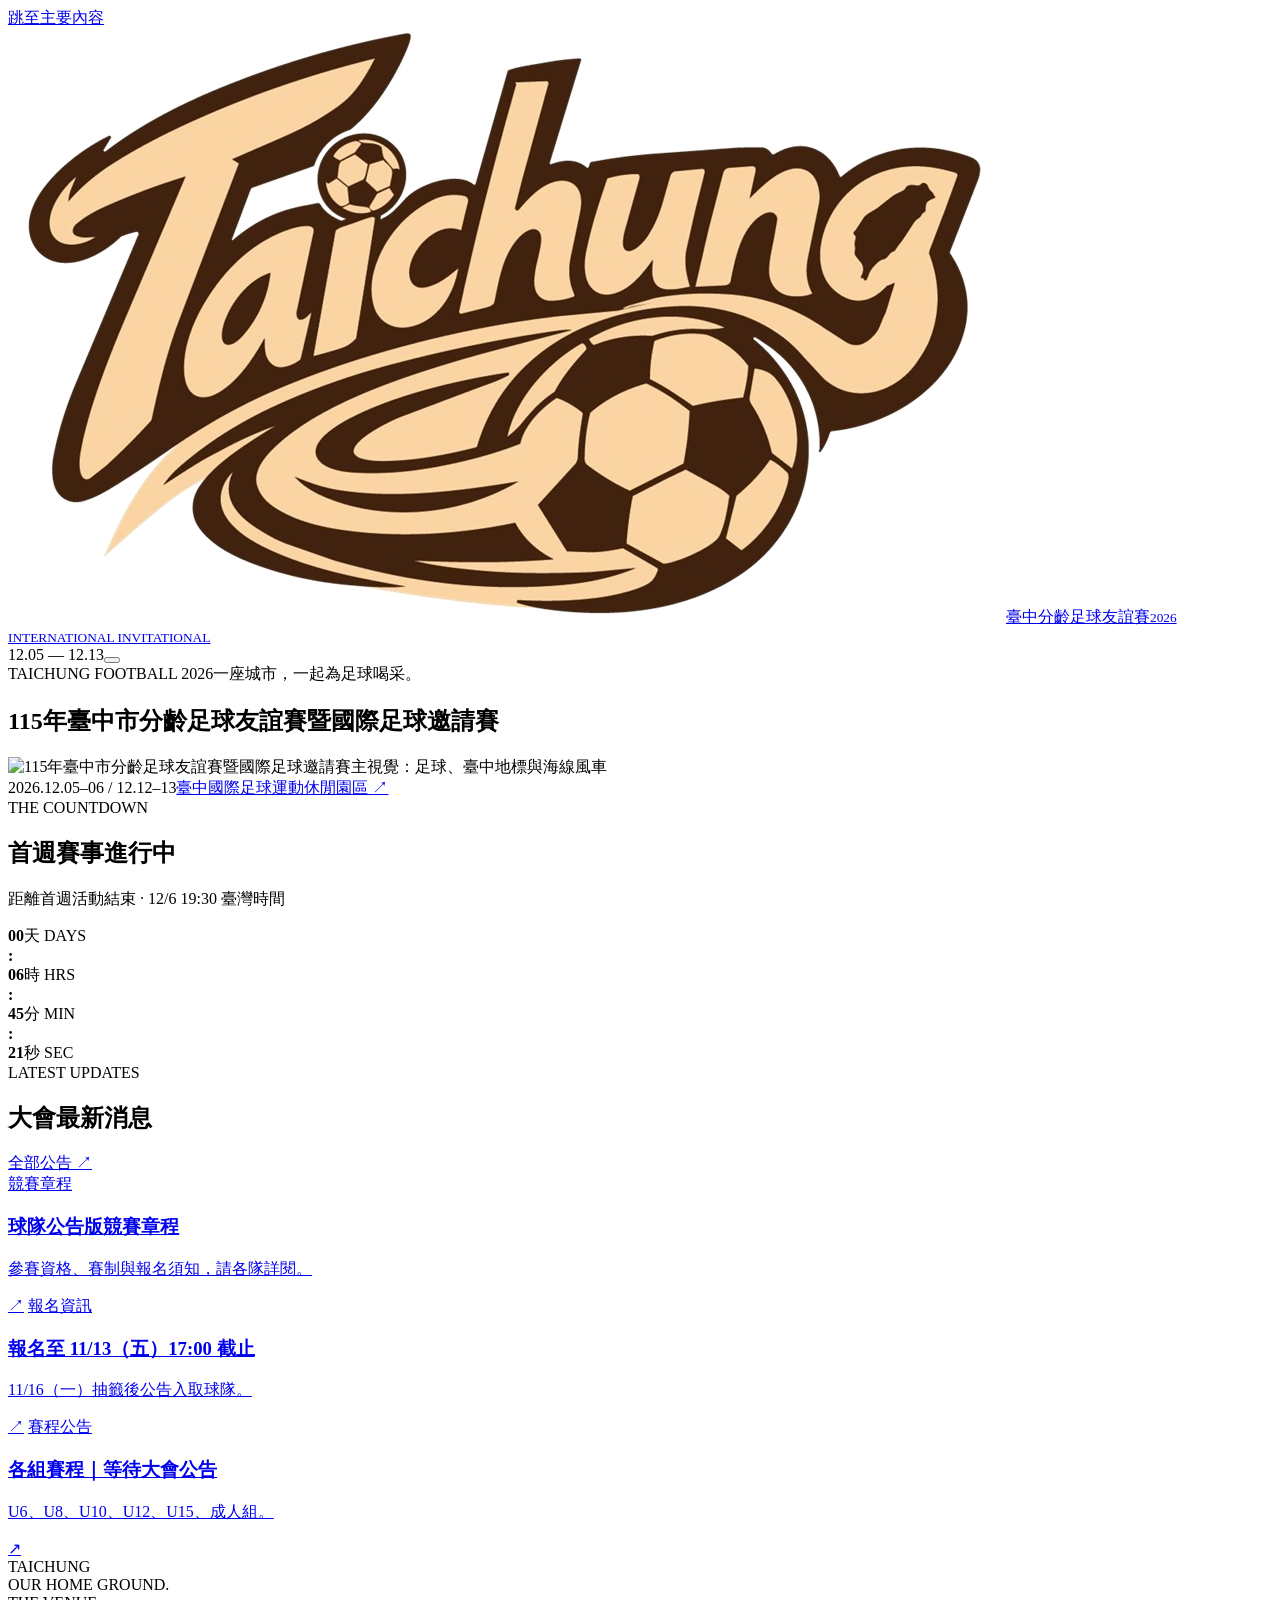
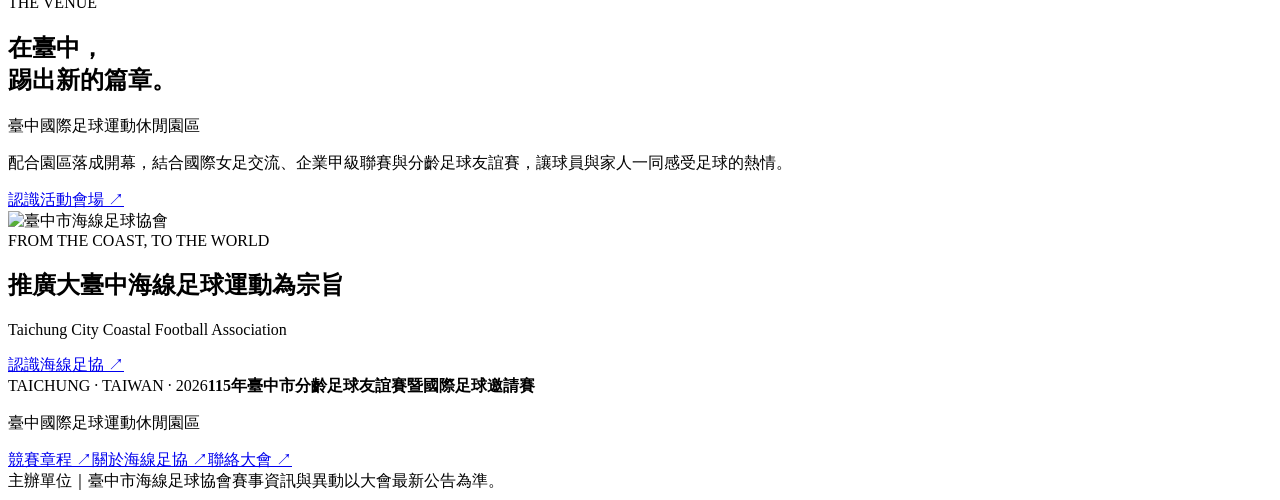
==== index.html @ ea43a055 "Add files via upload" ====
<!DOCTYPE html>
<html lang="zh-Hant"><head><meta charset="UTF-8"><meta name="viewport" content="width=device-width,initial-scale=1"><meta name="theme-color" content="#122d50"><meta name="description" content="115年臺中市分齡足球友誼賽暨國際足球邀請賽｜活動資訊、賽程公告、競賽章程與比賽場地。"><meta property="og:title" content="首頁｜115年臺中市分齡足球友誼賽暨國際足球邀請賽"><meta property="og:description" content="2026年12月5–6日、12月12–13日，在臺中國際足球運動休閒園區相聚。"><meta property="og:image" content="主視覺.png"><title>首頁｜115年臺中市分齡足球友誼賽暨國際足球邀請賽</title><link rel="icon" href="logo.jpg" type="image/jpeg"><link rel="stylesheet" href="style.css"><script src="app.js" defer></script></head><body><a class="skip-link" href="#main">跳至主要內容</a>
<header class="site-header"><div class="header-inner">
<a class="brand" href="index.html" aria-label="賽事首頁"><img src="logo.jpg" alt="Taichung 足球賽事 Logo" width="998" height="593"><span>臺中分齡足球友誼賽<small>2026 INTERNATIONAL INVITATIONAL</small></span></a>
<div class="header-right"><span class="header-date">12.05 — 12.13</span><button class="menu-toggle" type="button" aria-expanded="false" aria-controls="site-menu" aria-label="開啟導覽選單"><span></span><span></span><span></span></button></div>
</div><nav id="site-menu" class="site-menu" aria-label="主要導覽" hidden><div class="menu-inner">
<a href="index.html">首頁</a><a href="announcements.html">大會公告</a><a href="event-info.html">賽事資訊</a>
<details class="nav-schedule"><summary>賽程查詢</summary><div><a href="schedule.html?group=u6">U6</a><a href="schedule.html?group=u8">U8</a><a href="schedule.html?group=u10">U10</a><a href="schedule.html?group=u12">U12</a><a href="schedule.html?group=u15">U15</a><a href="schedule.html?group=adult">成人組</a></div></details>
<a href="regulations.html">競賽章程</a><a href="venue-map.html">活動會場</a><a href="partners.html">相關單位</a><a href="about.html">海線足球協會</a></div></nav></header><main id="main">
<section class="home-hero container" aria-labelledby="event-title"><div class="hero-kicker"><span class="eyebrow">TAICHUNG FOOTBALL 2026</span><span>一座城市，一起為足球喝采。</span></div><h1 id="event-title" class="sr-only">115年臺中市分齡足球友誼賽暨國際足球邀請賽</h1><div class="poster-frame"><img class="main-poster" src="主視覺.png" alt="115年臺中市分齡足球友誼賽暨國際足球邀請賽主視覺：足球、臺中地標與海線風車" width="2048" height="1024" fetchpriority="high"></div>
<div class="event-meta"><span><i class="meta-dot"></i>2026.12.05–06 / 12.12–13</span><a href="venue-map.html">臺中國際足球運動休閒園區 <span>↗</span></a></div>
<section class="countdown-panel" aria-labelledby="countdown-title"><div class="countdown-intro"><span class="eyebrow">THE COUNTDOWN</span><h2 id="countdown-title">距離活動開始</h2><p id="countdown-note">2026.12.05 SAT · 13:00 臺灣時間</p></div><div class="countdown-digits" role="timer" aria-label="活動倒數"><div><strong id="count-days">--</strong><span>天 DAYS</span></div><b aria-hidden="true">:</b><div><strong id="count-hours">--</strong><span>時 HRS</span></div><b aria-hidden="true">:</b><div><strong id="count-minutes">--</strong><span>分 MIN</span></div><b aria-hidden="true">:</b><div><strong id="count-seconds">--</strong><span>秒 SEC</span></div></div></section></section>
<section class="section container" aria-labelledby="news-title"><div class="section-heading"><div><span class="eyebrow">LATEST UPDATES</span><h2 id="news-title">大會最新消息</h2></div><a class="text-link" href="announcements.html">全部公告 <span>↗</span></a></div><div class="news-list">
<a class="news-row" href="regulations.html"><span class="news-tag">競賽章程</span><div><h3>球隊公告版競賽章程</h3><p>參賽資格、賽制與報名須知，請各隊詳閱。</p></div><span class="row-arrow">↗</span></a>
<a class="news-row" href="event-info.html#registration"><span class="news-tag gold">報名資訊</span><div><h3>報名至 11/13（五）17:00 截止</h3><p>11/16（一）抽籤後公告入取球隊。</p></div><span class="row-arrow">↗</span></a>
<a class="news-row" href="schedule.html"><span class="news-tag">賽程公告</span><div><h3>各組賽程｜等待大會公告</h3><p>U6、U8、U10、U12、U15、成人組。</p></div><span class="row-arrow">↗</span></a></div></section>
<section class="section container venue-feature"><div class="venue-art" aria-hidden="true"><img src="主視覺.png" alt="" loading="lazy"><span>TAICHUNG<br>OUR HOME GROUND.</span></div><div class="venue-copy"><span class="eyebrow">THE VENUE</span><h2>在臺中，<br>踢出新的篇章。</h2><p class="venue-name">臺中國際足球運動休閒園區</p><p>配合園區落成開幕，結合國際女足交流、企業甲級聯賽與分齡足球友誼賽，讓球員與家人一同感受足球的熱情。</p><a class="button button-outline" href="venue-map.html">認識活動會場 ↗</a></div></section>
<section class="association-strip"><div class="container"><img src="assets/taichung-coastal-fa.png" alt="臺中市海線足球協會" width="1080" height="680" loading="lazy"><div><span class="eyebrow">FROM THE COAST, TO THE WORLD</span><h2>推廣大臺中海線足球運動為宗旨</h2><p>Taichung City Coastal Football Association</p></div><a class="text-link" href="about.html">認識海線足協 ↗</a></div></section></main><footer class="site-footer"><div class="container footer-inner"><div><span class="eyebrow">TAICHUNG · TAIWAN · 2026</span><strong>115年臺中市分齡足球友誼賽暨國際足球邀請賽</strong><p>臺中國際足球運動休閒園區</p></div><div class="footer-links"><a href="regulations.html">競賽章程 ↗</a><a href="about.html">關於海線足協 ↗</a><a href="mailto:taichungportcup@gmail.com">聯絡大會 ↗</a></div><div class="footer-bottom"><span>主辦單位｜臺中市海線足球協會</span><span>賽事資訊與異動以大會最新公告為準。</span></div></div></footer><noscript><div class="no-script">目前停用 JavaScript，倒數與篩選無法更新。<a href="event-info.html">賽事資訊</a> · <a href="schedule.html">賽程</a> · <a href="regulations.html">競賽章程</a> · <a href="venue-map.html">活動會場</a> · <a href="partners.html">相關單位</a> · <a href="about.html">協會介紹</a></div></noscript></body></html>
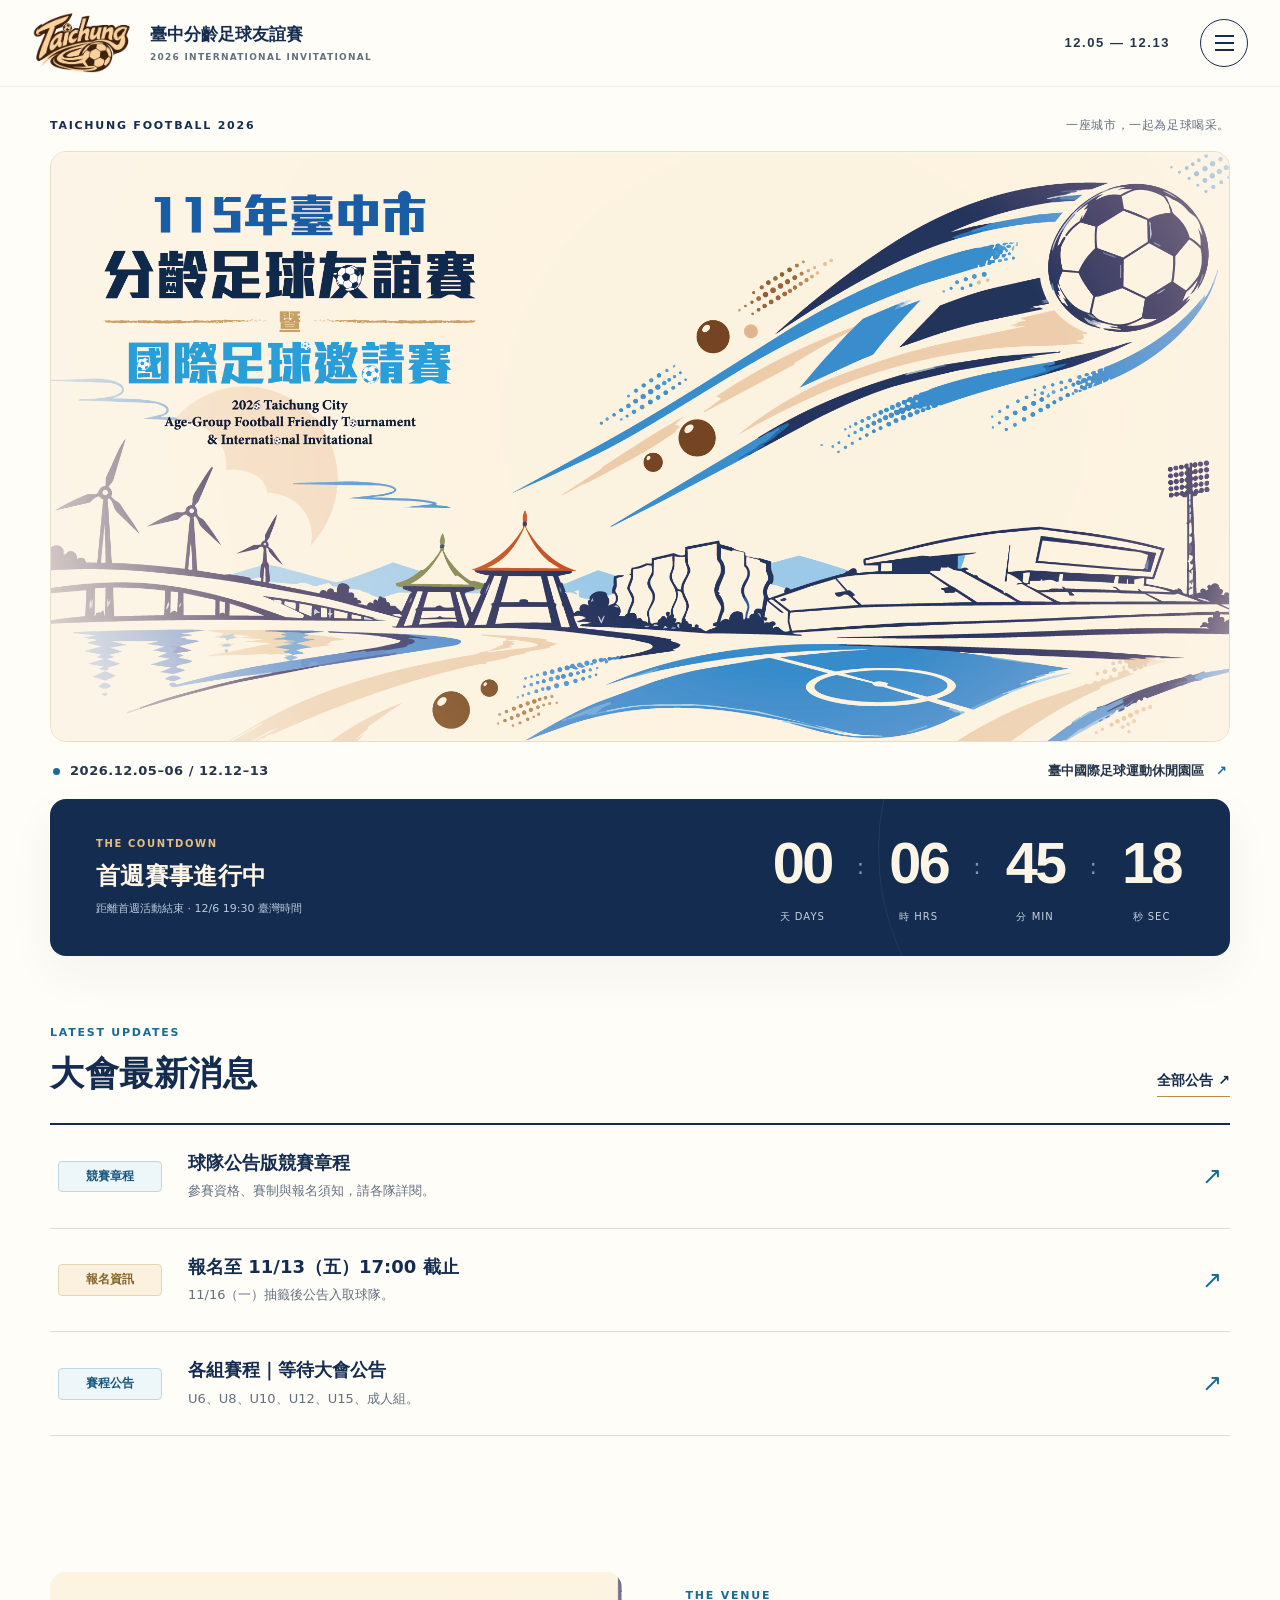
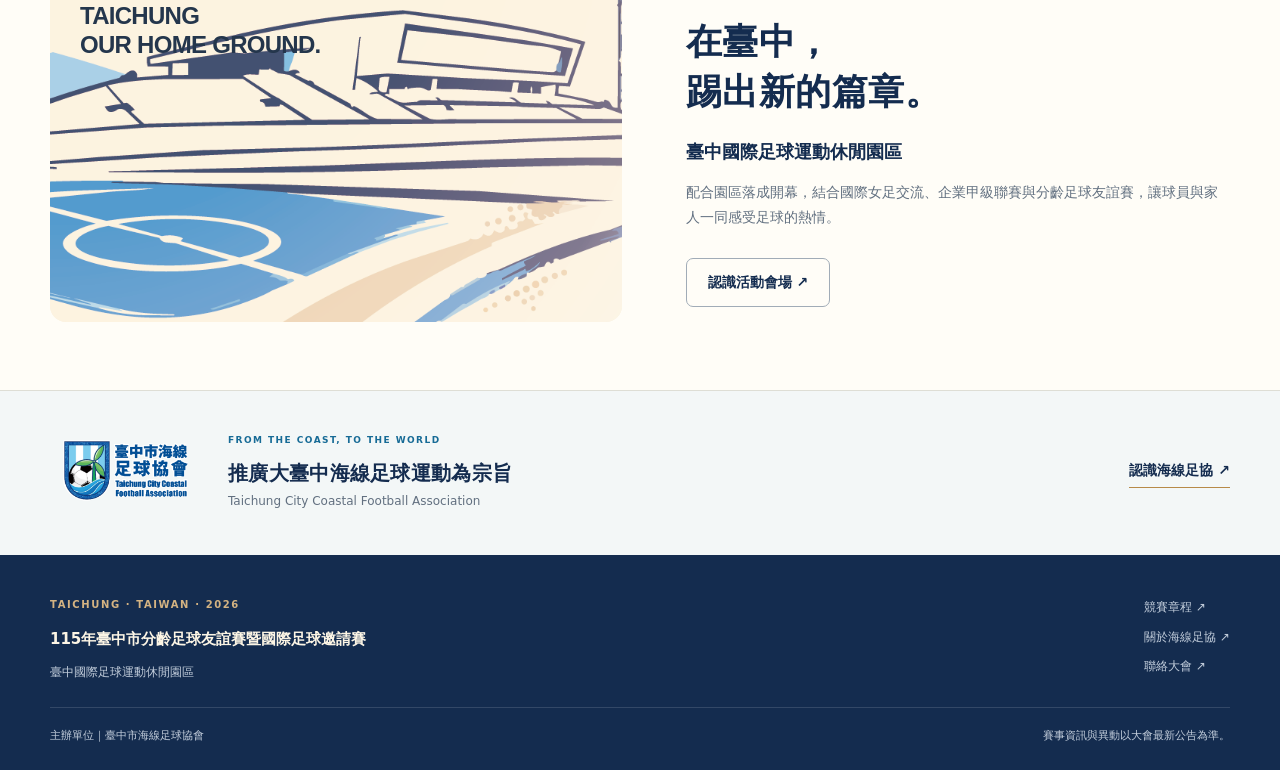
==== commit 06f704de: "Add files via upload" ====
--- a/index.html
+++ b/index.html
@@ -1,5 +1,5 @@
 <!DOCTYPE html>
-<html lang="zh-Hant"><head><meta charset="UTF-8"><meta name="viewport" content="width=device-width,initial-scale=1"><meta name="theme-color" content="#122d50"><meta name="description" content="115年臺中市分齡足球友誼賽暨國際足球邀請賽｜活動資訊、賽程公告、競賽章程與比賽場地。"><meta property="og:title" content="首頁｜115年臺中市分齡足球友誼賽暨國際足球邀請賽"><meta property="og:description" content="2026年12月5–6日、12月12–13日，在臺中國際足球運動休閒園區相聚。"><meta property="og:image" content="主視覺.png"><title>首頁｜115年臺中市分齡足球友誼賽暨國際足球邀請賽</title><link rel="icon" href="logo.jpg" type="image/jpeg"><link rel="stylesheet" href="style.css"><script src="app.js" defer></script></head><body><a class="skip-link" href="#main">跳至主要內容</a>
+<html lang="zh-Hant"><head><meta charset="UTF-8"><meta name="viewport" content="width=device-width,initial-scale=1"><meta name="theme-color" content="#122d50"><meta name="description" content="115年臺中市分齡足球友誼賽暨國際足球邀請賽｜活動資訊、賽程公告、競賽章程與比賽場地。"><meta property="og:title" content="首頁｜115年臺中市分齡足球友誼賽暨國際足球邀請賽"><meta property="og:description" content="2026年12月5–6日、12月12–13日，在臺中國際足球運動休閒園區相聚。"><meta property="og:image" content="主視覺.png"><title>首頁｜115年臺中市分齡足球友誼賽暨國際足球邀請賽</title><link rel="icon" href="logo.jpg" type="image/jpeg"><link rel="stylesheet" href="css/site.css"><script src="js/site.js" defer></script></head><body><a class="skip-link" href="#main">跳至主要內容</a>
 <header class="site-header"><div class="header-inner">
 <a class="brand" href="index.html" aria-label="賽事首頁"><img src="logo.jpg" alt="Taichung 足球賽事 Logo" width="998" height="593"><span>臺中分齡足球友誼賽<small>2026 INTERNATIONAL INVITATIONAL</small></span></a>
 <div class="header-right"><span class="header-date">12.05 — 12.13</span><button class="menu-toggle" type="button" aria-expanded="false" aria-controls="site-menu" aria-label="開啟導覽選單"><span></span><span></span><span></span></button></div>
--- a/css/site.css
+++ b/css/site.css
@@ -0,0 +1,13 @@
+:root{--cream:#fcf5e5;--paper:#fffdf7;--navy:#142c4f;--blue:#176b96;--gold:#b78a48;--ink:#24364c;--muted:#627080;--line:#deded5;--radius:16px;--shadow:0 18px 50px #142c4f0c}
+*{box-sizing:border-box}html{scroll-behavior:smooth;scroll-padding-top:104px}body{margin:0;color:var(--ink);background:var(--paper);font-family:"Noto Sans TC","Microsoft JhengHei",system-ui,sans-serif;line-height:1.8;-webkit-text-size-adjust:100%}button,select{font:inherit}button,a,select,summary{-webkit-tap-highlight-color:transparent}a{color:inherit;text-decoration:none}img{max-width:100%;display:block}button,summary,select{cursor:pointer}button{border:0}h1,h2,h3,p{margin-top:0}h1,h2,h3{line-height:1.4;color:var(--navy)}h1{font-size:clamp(30px,4vw,48px);letter-spacing:.015em}h2{font-size:clamp(25px,3vw,34px);letter-spacing:.015em;margin-bottom:18px}h3{font-size:19px}p{margin-bottom:16px}a,button,summary,select{outline-offset:5px}a:focus-visible,button:focus-visible,summary:focus-visible,select:focus-visible,[tabindex]:focus-visible{outline:3px solid var(--blue)}::selection{background:#b6def1;color:var(--navy)}[hidden]{display:none!important}.container{width:min(1180px,calc(100% - 72px));margin-inline:auto}.narrow{max-width:940px}.eyebrow{display:block;font-size:11px;font-weight:800;letter-spacing:.16em;line-height:1.6;color:var(--blue);margin-bottom:12px}.sr-only{position:absolute;width:1px;height:1px;padding:0;margin:-1px;overflow:hidden;clip:rect(0,0,0,0);white-space:nowrap;border:0}.skip-link{position:fixed;top:-70px;left:15px;background:var(--navy);color:white;z-index:200;padding:10px 20px}.skip-link:focus{top:10px}
+.site-header{position:sticky;top:0;background:#fffdf7f5;backdrop-filter:blur(18px);border-bottom:1px solid #deded580;z-index:50}.header-inner{height:86px;width:min(1320px,calc(100% - 64px));margin:auto;display:flex;align-items:center;justify-content:space-between;gap:20px}.brand{display:flex;align-items:center;gap:18px;min-width:0}.brand img{width:100px;height:60px;object-fit:contain;mix-blend-mode:multiply}.brand>span{font-size:17px;font-weight:800;color:var(--navy);line-height:1.5}.brand small{font-size:9px;letter-spacing:.14em;display:block;font-weight:600;color:var(--muted);margin-top:3px}.header-right{display:flex;align-items:center;gap:30px}.header-date{font-family:Arial,sans-serif;font-weight:700;font-size:13px;letter-spacing:.12em;white-space:nowrap}.menu-toggle{width:48px;height:48px;border:1px solid var(--navy);border-radius:50%;display:flex;flex-direction:column;align-items:center;justify-content:center;gap:5px;background:transparent;flex-shrink:0;transition:background .2s}.menu-toggle span{width:19px;height:2px;background:var(--navy);transition:transform .2s,opacity .2s}.menu-toggle[aria-expanded=true]{background:var(--navy)}.menu-toggle[aria-expanded=true] span{background:var(--cream)}.menu-toggle[aria-expanded=true] span:nth-child(1){transform:translateY(7px) rotate(45deg)}.menu-toggle[aria-expanded=true] span:nth-child(2){opacity:0}.menu-toggle[aria-expanded=true] span:nth-child(3){transform:translateY(-7px) rotate(-45deg)}.site-menu{position:absolute;left:0;right:0;top:100%;background:var(--paper);box-shadow:0 22px 32px #142c4f18;border-bottom:3px solid var(--gold);max-height:calc(100dvh - 86px);overflow:auto}.menu-inner{width:min(1180px,calc(100% - 72px));margin:auto;padding:24px 0 32px;display:grid;grid-template-columns:repeat(4,1fr);gap:12px 30px}.menu-inner>a,.nav-schedule>summary{display:block;padding:10px 0;border-bottom:1px solid var(--line);font-weight:700}.menu-inner a:hover,.nav-schedule>summary:hover{color:var(--blue)}.menu-inner a[aria-current=page]{color:var(--blue)}.nav-schedule>summary{display:list-item;list-style-position:inside}.nav-schedule>div{display:grid;grid-template-columns:repeat(2,1fr);gap:2px;padding:12px 0}.nav-schedule a{padding:6px 8px;background:var(--cream);font-size:14px}
+.home-hero{padding-top:28px}.hero-kicker{display:flex;justify-content:space-between;align-items:center;padding-bottom:14px;gap:16px}.hero-kicker .eyebrow{margin:0;color:var(--navy)}.hero-kicker>span:last-child{font-size:12px;color:var(--muted);letter-spacing:.05em}.poster-frame{border:1px solid #e8ddc9;border-radius:16px;overflow:hidden;background:var(--cream)}.main-poster{width:100%;height:auto}.event-meta{display:flex;justify-content:space-between;gap:12px;padding:17px 3px;font-size:13px;font-weight:600}.event-meta>span{letter-spacing:.04em;white-space:nowrap}.meta-dot{display:inline-block;background:var(--blue);width:7px;height:7px;border-radius:50%;margin-right:10px}.event-meta a>span{padding-left:8px;color:var(--blue)}.countdown-panel{position:relative;overflow:hidden;display:flex;align-items:center;justify-content:space-between;gap:32px;padding:30px 46px;border-radius:16px;background:var(--navy);color:var(--cream);box-shadow:var(--shadow)}.countdown-panel:after{content:"";position:absolute;right:-150px;top:-200px;width:500px;height:500px;border:1px solid #fff1;border-radius:50%;pointer-events:none}.countdown-intro{position:relative;z-index:1}.countdown-intro .eyebrow{color:#e4be80;font-size:10px;margin-bottom:8px}.countdown-intro h2{color:var(--cream);font-size:24px;margin-bottom:6px}.countdown-intro p{color:#bacbdc;font-size:11px;margin:0}.countdown-digits{display:flex;align-items:center;gap:22px;position:relative;z-index:1}.countdown-digits>div{text-align:center;min-width:65px}.countdown-digits strong{font-family:Arial,sans-serif;display:block;font-variant-numeric:tabular-nums;font-size:clamp(38px,4.5vw,62px);line-height:1.2;font-weight:700;letter-spacing:-.045em}.countdown-digits span{display:block;color:#c7d1df;font-size:10px;letter-spacing:.1em;margin-top:10px}.countdown-digits>b{font-size:22px;font-weight:400;color:#7f96b0;padding-bottom:22px}.section{padding-block:68px}.section-heading{display:flex;justify-content:space-between;align-items:end;gap:20px;margin-bottom:26px}.section-heading h2{margin-bottom:0}.section-heading .eyebrow{margin-bottom:8px}.text-link{font-size:14px;font-weight:700;color:var(--navy);display:inline-block;border-bottom:1px solid var(--gold);padding-bottom:3px;white-space:nowrap}.text-link:hover{color:var(--blue)}.news-list{border-top:2px solid var(--navy)}.news-row{display:grid;grid-template-columns:104px 1fr 32px;gap:26px;align-items:center;padding:25px 8px;border-bottom:1px solid var(--line);transition:background .2s,padding .2s}.news-row:hover{background:var(--cream);padding-inline:18px}.news-tag{display:inline-block;text-align:center;padding:4px 10px;border:1px solid #bdd7e4;background:#edf6f9;color:#17557e;font-size:12px;font-weight:700;white-space:nowrap;border-radius:4px}.news-tag.gold{background:#fbf1de;border-color:#e7d5b2;color:#86632d}.news-row h3{font-size:18px;margin:0 0 4px}.news-row p{font-size:13px;margin:0;color:var(--muted)}.row-arrow{font-size:24px;color:var(--blue);text-align:right}.button{min-height:46px;display:inline-flex;align-items:center;justify-content:center;gap:22px;border-radius:7px;padding:12px 21px;font-size:14px;font-weight:700;line-height:1.6;transition:background .2s,transform .2s;text-align:center}.button:hover{transform:translateY(-2px)}.button-primary{background:var(--navy);color:var(--cream);border:1px solid var(--navy)}.button-primary:hover{background:#23527c}.button-outline{background:transparent;border:1px solid #a1acb7;color:var(--navy)}.button-outline:hover{background:var(--cream)}.schedule-banner{background:var(--cream);border-top:3px solid var(--gold);padding:40px 46px;display:grid;grid-template-columns:1fr 1fr;gap:60px;border-radius:0 0 16px 16px}.schedule-banner h2{font-size:28px;margin-bottom:12px}.schedule-banner p{font-size:14px;color:var(--muted);margin:0}.schedule-form{align-self:center}.schedule-form label,.schedule-controls label{display:block;font-size:13px;font-weight:700;margin-bottom:10px}.select-action{display:flex;gap:10px}select{color:var(--navy);background:var(--paper);border:1px solid #aab6bd;border-radius:7px;min-height:50px;padding:10px 44px 10px 16px;min-width:150px;font-weight:700;max-width:100%}.select-action select{flex:1;min-width:0}.pending-label{display:inline-flex;align-items:center;gap:8px;font-size:12px;color:#76613d;margin-top:18px}.pending-label>span{width:6px;height:6px;border-radius:50%;background:var(--gold)}.venue-feature{display:grid;grid-template-columns:1.05fr 1fr;gap:64px;align-items:center}.venue-art{position:relative;height:350px;background:var(--cream);overflow:hidden;border-radius:16px}.venue-art img{position:absolute;max-width:none;width:300%;left:-190%;bottom:0;opacity:.85}.venue-art>span{position:absolute;top:30px;left:30px;font-family:Arial,sans-serif;font-size:24px;font-weight:800;line-height:1.2;letter-spacing:-.03em}.venue-copy h2{font-size:36px}.venue-copy p{font-size:14px;color:var(--muted)}.venue-copy .venue-name{font-size:18px;font-weight:700;color:var(--navy);margin-bottom:12px}.venue-copy .button{margin-top:12px}.association-strip{border-top:1px solid var(--line);background:#f3f7f7;padding:32px 0}.association-strip>.container{display:flex;align-items:center;gap:28px}.association-strip img{width:150px;height:100px;object-fit:contain}.association-strip .eyebrow{font-size:9px}.association-strip h2{font-size:20px;margin-bottom:4px}.association-strip p{font-size:12px;color:var(--muted);margin:0}.association-strip .text-link{margin-left:auto}.site-footer{background:var(--navy);color:#c3cedc;padding:42px 0 24px}.footer-inner{display:grid;grid-template-columns:1fr auto;gap:24px}.site-footer .eyebrow{color:#d4b382;font-size:10px}.site-footer strong{color:var(--cream);font-size:15px;font-weight:600}.site-footer p{font-size:12px;margin:8px 0 0}.footer-links{display:flex;flex-direction:column;gap:8px;font-size:12px}.footer-links a:hover{color:#fff}.footer-bottom{border-top:1px solid #fff2;grid-column:1/-1;display:flex;justify-content:space-between;gap:16px;padding-top:18px;font-size:11px}
+.page-heading{padding:46px 0 44px;background:var(--cream);border-bottom:1px solid #e8dfcd;position:relative;overflow:hidden}.page-heading:after{content:"";position:absolute;width:360px;height:360px;border:1px solid #d8c9ac;border-radius:50%;right:-120px;top:-180px;pointer-events:none}.back-link{display:block;font-size:12px;color:var(--muted);margin-bottom:24px}.page-heading h1{margin:10px 0 14px}.page-heading p{margin:0;font-size:15px;color:var(--muted)}.page-heading .eyebrow{font-size:10px}.page-content{padding-block:48px 76px}.content-section{margin-top:56px}.source-note{font-size:12px;color:var(--muted);margin-top:24px;line-height:1.8}.info-overview{display:grid;grid-template-columns:repeat(3,1fr);border-top:2px solid var(--navy);border-bottom:1px solid var(--line)}.info-overview article{padding:30px 28px;border-right:1px solid var(--line)}.info-overview article:first-child{padding-left:0}.info-overview article:last-child{border:0}.info-overview h2{font-size:27px;line-height:1.4;margin-top:18px;margin-bottom:12px}.info-overview p{font-size:13px;margin:0;color:var(--muted)}.feature-grid{display:grid;grid-template-columns:repeat(3,1fr);gap:32px}.feature-grid article{border-top:1px solid var(--line);padding-top:18px}.feature-number{font-family:Arial,sans-serif;color:var(--gold);font-size:36px;font-weight:700;display:block;margin-bottom:12px}.feature-grid h3{margin-bottom:12px}.feature-grid p{font-size:14px;color:var(--muted)}.table-scroll{overflow-x:auto;border:1px solid var(--line);border-radius:10px}table{width:100%;border-collapse:collapse;font-size:14px;text-align:left}th,td{padding:17px 20px;border-bottom:1px solid var(--line);vertical-align:middle}thead{background:var(--navy);color:var(--cream)}thead th{font-size:13px;font-weight:500;white-space:nowrap}tbody th{font-size:14px;color:var(--navy);white-space:nowrap}tbody tr:nth-child(even){background:#f8f6f0}tbody tr:last-child>*{border-bottom:0}td:nth-child(2){white-space:nowrap}.notice-box{border-left:3px solid var(--gold);padding:23px 26px;background:var(--cream);margin-top:26px;border-radius:0 8px 8px 0}.notice-box strong{display:block;font-size:16px;color:var(--navy);margin-bottom:6px}.notice-box p{font-size:14px;color:var(--muted);margin-bottom:8px}.registration-grid{display:grid;grid-template-columns:1.2fr 1fr;gap:60px}.registration-grid p{font-size:14px}.email-subject{background:var(--cream);padding:16px 20px;margin:20px 0}.email-subject>span{font-size:12px;font-weight:700;color:#8c6837}.email-subject p{margin:6px 0 0;overflow-wrap:anywhere}.contact-card{font-style:normal;background:#f1f5f7;padding:30px;border-radius:12px}.contact-card h3{font-size:18px}.contact-card dl{margin:0;font-size:14px}.contact-card dt{color:var(--muted);font-size:11px;margin:12px 0 2px}.contact-card dd{margin:0;overflow-wrap:anywhere}.contact-card a{text-decoration:underline;text-underline-offset:3px}.status-pill{font-size:12px;white-space:nowrap;background:var(--cream);color:#7e5e2e;border:1px solid #e5d2b0;border-radius:30px;padding:7px 14px}.schedule-controls{display:flex;align-items:end;justify-content:space-between;gap:30px;padding-bottom:28px;border-bottom:1px solid var(--line)}.schedule-controls select{min-width:230px}.schedule-controls p{font-size:13px;color:var(--muted);margin:0 0 8px}.waiting-panel{padding:55px 24px 65px;text-align:center;background:linear-gradient(180deg,#f8fafb00,#f1f6f8);border-bottom:1px solid #dce7ec}.waiting-ball{width:84px;height:84px;display:grid;place-items:center;border:1px solid #d4e2e8;border-radius:50%;margin:0 auto 20px;font-size:38px;background:var(--paper)}.waiting-panel h2{font-size:30px;margin-bottom:10px}.waiting-panel p{font-size:14px;color:var(--muted);margin:0}.waiting-panel .pending-label{border:1px solid #e4d5b7;padding:5px 12px;border-radius:30px;background:var(--cream)}
+.announcement{border-bottom:1px solid var(--line)}.announcement:first-child{border-top:2px solid var(--navy)}.announcement summary{list-style:none;display:flex;align-items:center;gap:22px;padding:25px 4px;font-weight:700;line-height:1.5;color:var(--navy)}summary::-webkit-details-marker{display:none}.announcement summary>b{font-size:24px;font-weight:400;margin-left:auto;transition:transform .2s}.announcement[open] summary>b{transform:rotate(45deg)}.announcement>div{padding:0 0 28px 132px;font-size:15px;color:var(--muted)}.document-card{display:grid;grid-template-columns:84px 1fr auto;gap:26px;align-items:center;padding:30px;background:var(--cream);border:1px solid #e5d6ba;border-radius:16px}.document-icon{border:1px solid var(--gold);width:76px;height:98px;display:flex;align-items:center;justify-content:center;flex-direction:column;font-family:Arial,sans-serif;font-size:24px;font-weight:700;color:#98733b;border-radius:3px 16px 3px 3px}.document-icon span{font-size:8px;letter-spacing:.08em;margin-top:5px}.document-card h2{font-size:22px;margin:8px 0}.document-card p{font-size:13px;color:var(--muted);margin:0}.document-actions{display:flex;flex-direction:column;gap:10px}.rules-list{border-top:2px solid var(--navy)}.rules-list details{border-bottom:1px solid var(--line)}.rules-list summary,.pdf-preview summary{padding:20px 6px;font-weight:700;list-style:none;color:var(--navy)}.rules-list summary:after,.pdf-preview summary:after{content:"+";float:right;font-size:20px;margin-left:20px}.rules-list details[open] summary:after,.pdf-preview[open] summary:after{content:"−"}.rules-list details>div{padding:0 6px 16px;max-width:940px}.rules-list p{font-size:14px;color:var(--muted)}.pdf-preview{margin-top:40px;background:#f3f6f7;padding:0 20px;border-radius:8px}.pdf-preview object{display:block;width:100%;height:75vh;min-height:420px;border:0;margin-bottom:20px}.venue-detail{display:grid;grid-template-columns:1fr 1fr;gap:50px;align-items:center}.venue-detail-art{background:var(--cream);border:1px solid #e6dac4;border-radius:12px;overflow:hidden;align-self:stretch;display:flex;flex-direction:column;justify-content:center}.venue-detail-art img{width:100%;height:auto}.venue-detail-art>span{font-size:10px;letter-spacing:.24em;padding:20px 25px;text-align:center;color:var(--gold)}.venue-detail>div>p{font-size:15px;color:var(--muted)}.venue-facts{border-top:1px solid var(--line);margin:22px 0}.venue-facts>div{padding:13px 0;border-bottom:1px solid var(--line)}.venue-facts span{display:block;font-size:11px;color:var(--muted)}.venue-facts strong{font-size:14px}.venue-fields{grid-template-columns:repeat(2,1fr)}.partner-list{border-top:2px solid var(--navy)}.partner-row{display:grid;grid-template-columns:170px 1fr 1fr;gap:34px;align-items:center;padding:34px 0;border-bottom:1px solid var(--line)}.partner-row h2{font-size:22px;margin:0}.partner-row h3{font-size:20px;margin:0 0 12px}.partner-row .eyebrow{font-size:10px}.partner-logo{display:flex;align-items:center;justify-content:center;min-height:160px;background:#f1f5f7;border-radius:10px;padding:12px}.partner-logo img{width:100%;max-height:180px;object-fit:contain}.about-intro{display:grid;grid-template-columns:.85fr 1.15fr;gap:70px;align-items:start}.about-emblem{background:#eaf3f6;border-radius:50% 50% 12px 12px;min-height:400px;display:flex;flex-direction:column;align-items:center;justify-content:center;padding:45px 20px;position:sticky;top:130px}.about-emblem img{width:100%;height:auto}.about-emblem>span{font-size:10px;color:var(--blue);letter-spacing:.2em;margin-top:20px}.about-story h2{font-size:34px}.about-story p{font-size:15px;line-height:2.1;color:var(--muted)}.about-story .english-name{font-family:Arial,sans-serif;font-size:14px;color:var(--blue);padding-bottom:22px;border-bottom:1px solid var(--line);line-height:1.6;margin-bottom:26px}.about-quote{margin-top:60px;border-top:1px solid var(--line);padding:44px 0 0;text-align:center}.about-quote p{font-size:clamp(30px,4vw,48px);font-weight:800;line-height:1.5;color:var(--navy)}.no-script{padding:18px;background:#fff3d7;font-size:14px}.no-script a{text-decoration:underline}
+@media(min-width:1600px){.container{max-width:1240px}.home-hero{max-width:1180px}}
+@media(max-width:1000px){.countdown-panel{padding:28px;gap:20px}.countdown-digits{gap:13px}.countdown-digits>div{min-width:55px}.schedule-banner{gap:30px;padding:32px}.venue-feature{gap:36px}.venue-art{height:330px}.registration-grid{gap:30px}.document-card{grid-template-columns:76px 1fr}.document-actions{grid-column:1/-1;flex-direction:row}.partner-row{grid-template-columns:135px 1fr 1fr;gap:24px}.about-intro{gap:36px}.about-emblem{min-height:340px}.about-story h2{font-size:28px}}
+@media(max-width:760px){.container{width:calc(100% - 36px)}.header-inner{width:calc(100% - 32px);height:72px}.brand{gap:10px}.brand img{width:74px;height:47px}.brand>span{font-size:14px}.brand small{font-size:7px;letter-spacing:.06em}.header-date{display:none}.menu-toggle{width:42px;height:42px}.header-right{gap:0}.site-menu{max-height:calc(100dvh - 72px)}.menu-inner{width:calc(100% - 40px);grid-template-columns:1fr 1fr;gap:10px 24px}.menu-inner>a,.nav-schedule>summary{font-size:14px}.home-hero{padding-top:20px}.hero-kicker .eyebrow{font-size:9px;letter-spacing:.1em}.hero-kicker>span:last-child{font-size:10px}.poster-frame{border-radius:10px}.event-meta{flex-direction:column;gap:3px;padding:12px 2px;font-size:11px}.countdown-panel{flex-direction:column;align-items:stretch;gap:22px;padding:25px 22px;border-radius:12px}.countdown-intro{text-align:center}.countdown-intro h2{font-size:22px}.countdown-intro .eyebrow{font-size:9px;margin-bottom:5px}.countdown-intro p{font-size:10px}.countdown-digits{justify-content:space-between;gap:6px;max-width:430px;width:100%;margin:auto}.countdown-digits>div{min-width:40px;flex:1}.countdown-digits strong{font-size:44px}.countdown-digits span{font-size:9px;margin-top:6px}.countdown-digits>b{font-size:18px;padding-bottom:18px}.section{padding-block:44px}.section-heading{gap:14px;margin-bottom:20px}.section-heading .eyebrow{font-size:9px}.section-heading h2{font-size:25px}.text-link{font-size:12px}.news-row{grid-template-columns:1fr 24px;gap:8px;padding:20px 4px}.news-row>.news-tag{grid-column:1;justify-self:start;font-size:10px;padding:2px 8px}.news-row>div{grid-column:1}.news-row h3{font-size:16px}.news-row p{font-size:12px}.row-arrow{grid-column:2;grid-row:1/3;align-self:center}.news-row:hover{padding-inline:8px}.schedule-banner{grid-template-columns:1fr;padding:28px 24px;gap:24px}.schedule-banner h2{font-size:25px}.schedule-banner p{font-size:13px}.select-action{gap:8px}.select-action .button{padding:10px 14px;font-size:13px}.select-action select{font-size:15px}.venue-feature{grid-template-columns:1fr;gap:26px}.venue-art{height:270px}.venue-art img{width:340%;left:-220%}.venue-copy h2{font-size:29px}.association-strip{padding:28px 0}.association-strip>.container{display:grid;grid-template-columns:90px 1fr;gap:16px}.association-strip img{width:90px;height:75px}.association-strip h2{font-size:16px}.association-strip .eyebrow{font-size:8px}.association-strip p{font-size:10px}.association-strip .text-link{grid-column:2;margin:0;justify-self:start}.site-footer{padding:32px 0 22px}.footer-inner{grid-template-columns:1fr;gap:22px}.site-footer strong{font-size:13px}.footer-links{flex-direction:row;flex-wrap:wrap;gap:18px;font-size:11px}.footer-bottom{flex-direction:column;gap:5px;font-size:10px}.page-heading{padding:28px 0 32px}.back-link{margin-bottom:20px}.page-heading h1{font-size:32px}.page-heading p{font-size:13px}.page-heading .eyebrow{font-size:9px;max-width:85%;overflow-wrap:anywhere}.page-content{padding-block:30px 48px}.info-overview{grid-template-columns:1fr}.info-overview article,.info-overview article:first-child{padding:24px 0;border-right:0;border-bottom:1px solid var(--line)}.info-overview h2{font-size:25px;margin:10px 0}.info-overview br{display:none}.info-overview h2 br:after{content:" "}.info-overview article:first-child h2{display:flex;gap:22px}.content-section{margin-top:38px}.feature-grid{grid-template-columns:1fr;gap:12px}.feature-grid article{display:grid;grid-template-columns:54px 1fr;gap:2px 14px;padding-top:20px}.feature-number{grid-row:1/4;font-size:30px;margin:0}.feature-grid h3{font-size:18px;margin-bottom:6px}.feature-grid p{font-size:13px;margin-bottom:12px}.feature-grid .text-link{grid-column:2;justify-self:start;margin-bottom:16px}th,td{padding:12px 14px;font-size:13px}table{min-width:590px}#groups table{min-width:510px}.notice-box{padding:19px 20px;margin-top:22px}.notice-box p{font-size:13px}.registration-grid{grid-template-columns:1fr;gap:25px}.contact-card{padding:24px}.status-pill{font-size:10px;padding:5px 10px}.schedule-controls{align-items:stretch;flex-direction:column;gap:14px}.schedule-controls select{width:100%}.schedule-controls p{font-size:12px;margin:0}.waiting-panel{padding:42px 18px 50px}.waiting-panel h2{font-size:26px}.waiting-panel p{font-size:13px}.announcement summary{display:grid;grid-template-columns:1fr auto;gap:10px;padding:22px 0;font-size:16px}.announcement summary>.news-tag{justify-self:start;font-size:10px;grid-column:1}.announcement summary>span:nth-child(2){grid-column:1}.announcement summary>b{grid-column:2;grid-row:1/3}.announcement>div{padding:0 0 24px;font-size:14px}.document-card{padding:24px;grid-template-columns:55px 1fr;gap:18px}.document-icon{width:55px;height:76px;font-size:18px}.document-icon span{font-size:6px}.document-card h2{font-size:18px}.document-card .eyebrow{font-size:8px}.document-card p{font-size:11px}.document-actions{gap:8px;flex-wrap:wrap}.document-actions .button{flex:1;font-size:12px;padding:10px 12px}.rules-list summary{font-size:15px}.rules-list p{font-size:13px}.venue-detail{grid-template-columns:1fr;gap:28px}.venue-detail-art{min-height:0}.venue-detail-art>span{padding:12px}.venue-detail h2{font-size:28px}.partner-row{grid-template-columns:1fr;gap:18px;padding:26px 0}.partner-logo{min-height:140px;max-width:420px;width:100%;padding:8px 20px}.partner-logo img{max-height:155px}.partner-row h3{font-size:18px;margin:0 0 8px}.about-intro{grid-template-columns:1fr;gap:28px}.about-emblem{position:static;min-height:0;max-width:400px;width:100%;margin:auto;padding:30px}.about-emblem img{max-height:230px;object-fit:contain}.about-emblem>span{margin-top:8px}.about-story h2{font-size:28px}.about-story p{font-size:14px}.about-quote{margin-top:32px;padding-top:30px}}
+@media(max-width:370px){.brand>span{font-size:12px}.brand small{font-size:6px}.brand img{width:63px}.hero-kicker>span:last-child{display:none}.countdown-panel{padding:23px 14px}.countdown-digits strong{font-size:38px}.countdown-digits span{font-size:8px}.section-heading h2{font-size:23px}.schedule-banner{padding:25px 18px}.document-card{grid-template-columns:1fr}.document-icon{display:none}}
+@media(prefers-reduced-motion:reduce){html{scroll-behavior:auto}*,*:before,*:after{animation:none!important;transition:none!important}}
+@media print{.site-header,.site-footer,.skip-link,.button,.no-script{display:none!important}body{background:white;color:black}.container{width:100%}.page-heading{padding:20px 0;background:white}.page-content{padding:20px 0}.table-scroll{overflow:visible}table{min-width:0}.content-section{break-inside:avoid}.about-emblem{position:static}a{text-decoration:underline}}
+
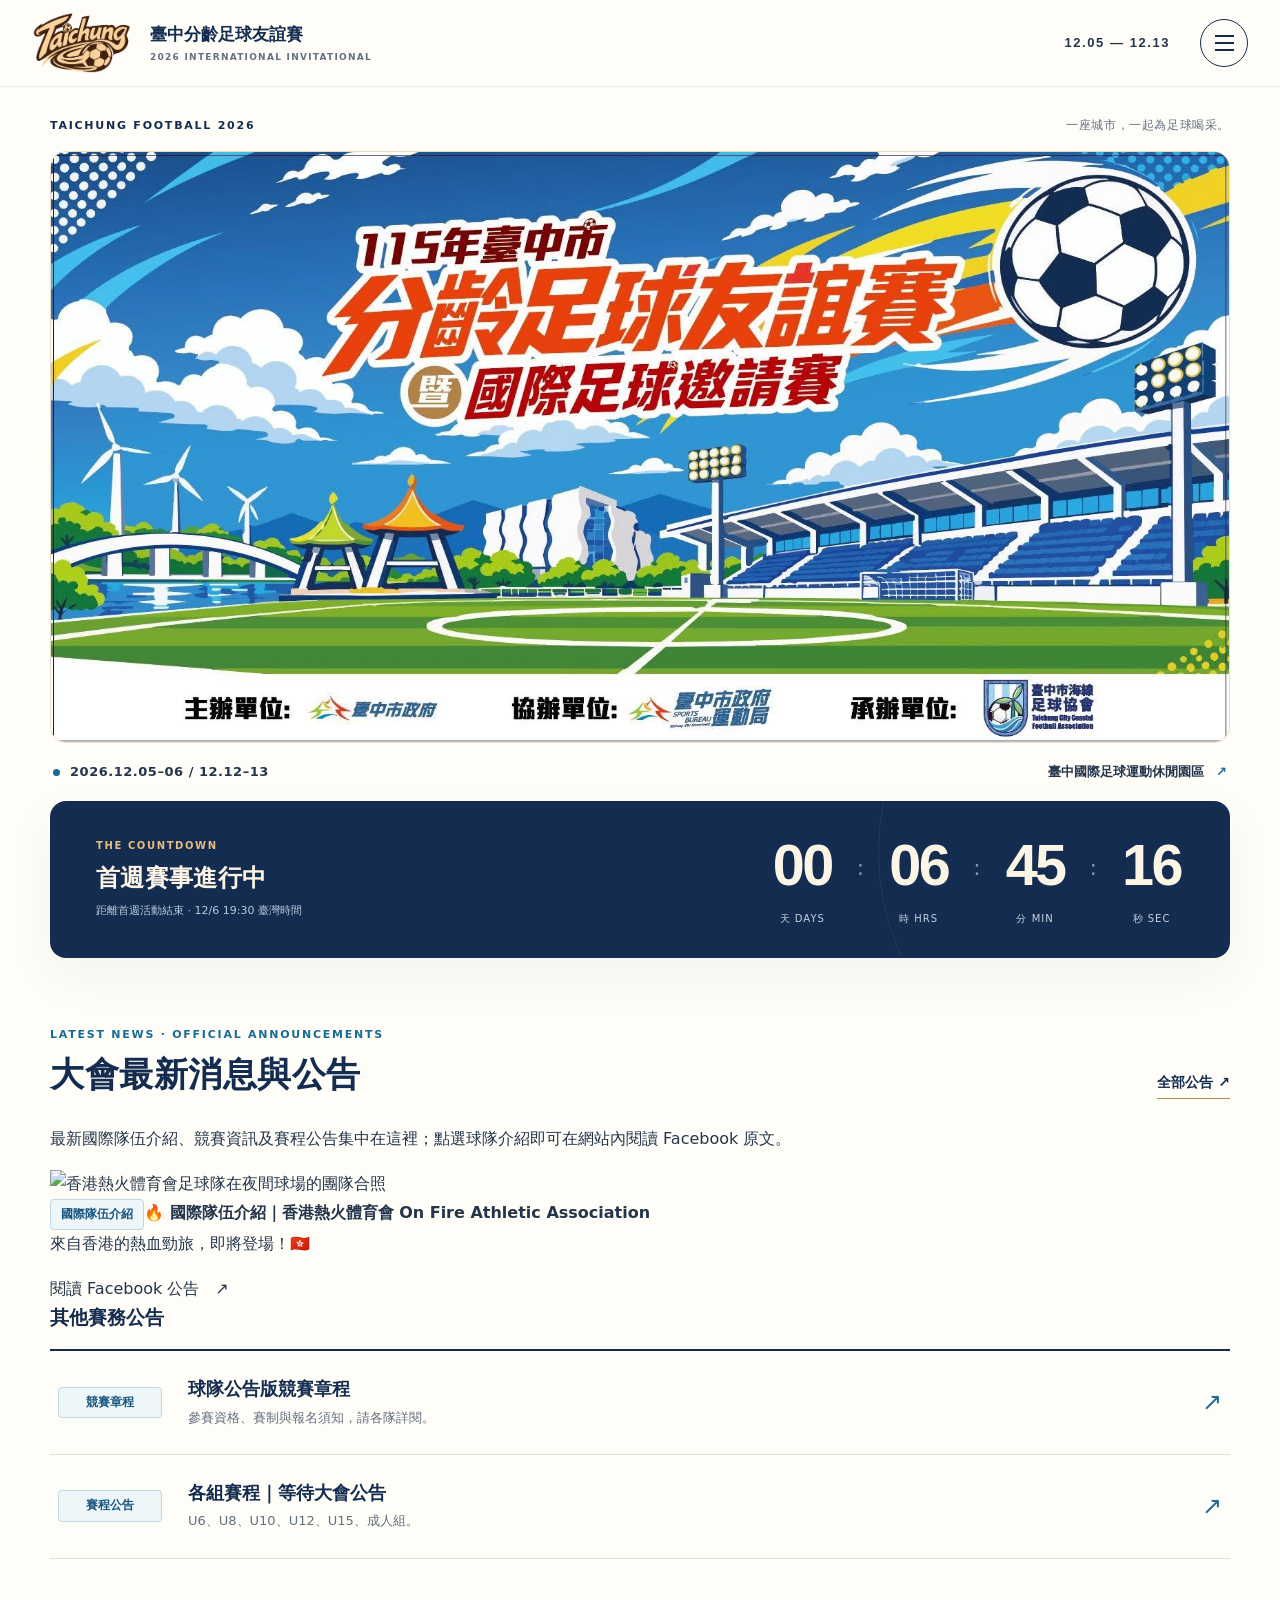
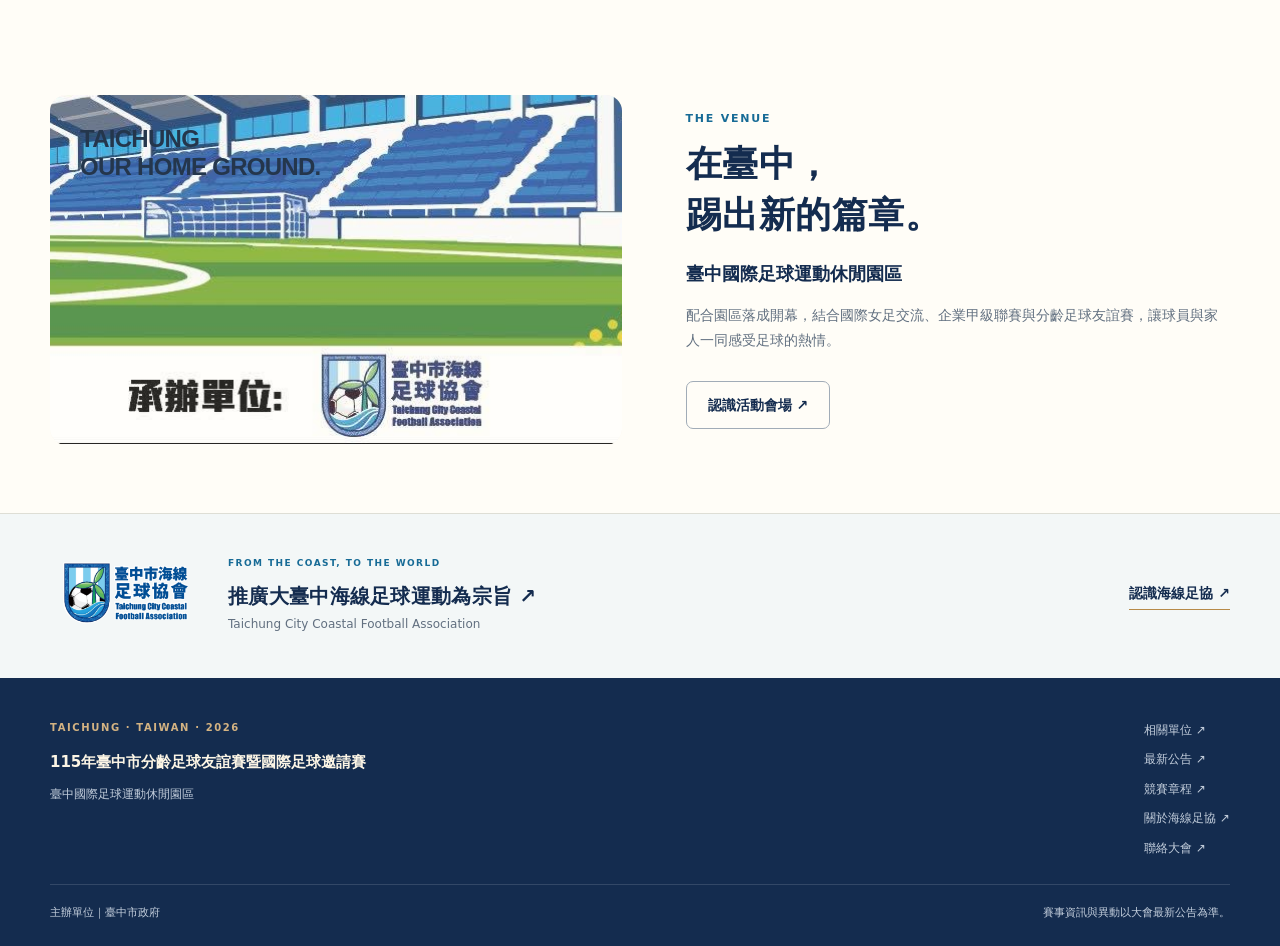
==== commit 94faead0: "Add files via upload" ====
--- a/index.html
+++ b/index.html
@@ -1,19 +1,18 @@
-<!DOCTYPE html>
-<html lang="zh-Hant"><head><meta charset="UTF-8"><meta name="viewport" content="width=device-width,initial-scale=1"><meta name="theme-color" content="#122d50"><meta name="description" content="115年臺中市分齡足球友誼賽暨國際足球邀請賽｜活動資訊、賽程公告、競賽章程與比賽場地。"><meta property="og:title" content="首頁｜115年臺中市分齡足球友誼賽暨國際足球邀請賽"><meta property="og:description" content="2026年12月5–6日、12月12–13日，在臺中國際足球運動休閒園區相聚。"><meta property="og:image" content="主視覺.png"><title>首頁｜115年臺中市分齡足球友誼賽暨國際足球邀請賽</title><link rel="icon" href="logo.jpg" type="image/jpeg"><link rel="stylesheet" href="css/site.css"><script src="js/site.js" defer></script></head><body><a class="skip-link" href="#main">跳至主要內容</a>
-<header class="site-header"><div class="header-inner">
-<a class="brand" href="index.html" aria-label="賽事首頁"><img src="logo.jpg" alt="Taichung 足球賽事 Logo" width="998" height="593"><span>臺中分齡足球友誼賽<small>2026 INTERNATIONAL INVITATIONAL</small></span></a>
-<div class="header-right"><span class="header-date">12.05 — 12.13</span><button class="menu-toggle" type="button" aria-expanded="false" aria-controls="site-menu" aria-label="開啟導覽選單"><span></span><span></span><span></span></button></div>
-</div><nav id="site-menu" class="site-menu" aria-label="主要導覽" hidden><div class="menu-inner">
-<a href="index.html">首頁</a><a href="announcements.html">大會公告</a><a href="event-info.html">賽事資訊</a>
-<details class="nav-schedule"><summary>賽程查詢</summary><div><a href="schedule.html?group=u6">U6</a><a href="schedule.html?group=u8">U8</a><a href="schedule.html?group=u10">U10</a><a href="schedule.html?group=u12">U12</a><a href="schedule.html?group=u15">U15</a><a href="schedule.html?group=adult">成人組</a></div></details>
-<a href="regulations.html">競賽章程</a><a href="venue-map.html">活動會場</a><a href="partners.html">相關單位</a><a href="about.html">海線足球協會</a></div></nav></header><main id="main">
-<section class="home-hero container" aria-labelledby="event-title"><div class="hero-kicker"><span class="eyebrow">TAICHUNG FOOTBALL 2026</span><span>一座城市，一起為足球喝采。</span></div><h1 id="event-title" class="sr-only">115年臺中市分齡足球友誼賽暨國際足球邀請賽</h1><div class="poster-frame"><img class="main-poster" src="主視覺.png" alt="115年臺中市分齡足球友誼賽暨國際足球邀請賽主視覺：足球、臺中地標與海線風車" width="2048" height="1024" fetchpriority="high"></div>
-<div class="event-meta"><span><i class="meta-dot"></i>2026.12.05–06 / 12.12–13</span><a href="venue-map.html">臺中國際足球運動休閒園區 <span>↗</span></a></div>
-<section class="countdown-panel" aria-labelledby="countdown-title"><div class="countdown-intro"><span class="eyebrow">THE COUNTDOWN</span><h2 id="countdown-title">距離活動開始</h2><p id="countdown-note">2026.12.05 SAT · 13:00 臺灣時間</p></div><div class="countdown-digits" role="timer" aria-label="活動倒數"><div><strong id="count-days">--</strong><span>天 DAYS</span></div><b aria-hidden="true">:</b><div><strong id="count-hours">--</strong><span>時 HRS</span></div><b aria-hidden="true">:</b><div><strong id="count-minutes">--</strong><span>分 MIN</span></div><b aria-hidden="true">:</b><div><strong id="count-seconds">--</strong><span>秒 SEC</span></div></div></section></section>
-<section class="section container" aria-labelledby="news-title"><div class="section-heading"><div><span class="eyebrow">LATEST UPDATES</span><h2 id="news-title">大會最新消息</h2></div><a class="text-link" href="announcements.html">全部公告 <span>↗</span></a></div><div class="news-list">
-<a class="news-row" href="regulations.html"><span class="news-tag">競賽章程</span><div><h3>球隊公告版競賽章程</h3><p>參賽資格、賽制與報名須知，請各隊詳閱。</p></div><span class="row-arrow">↗</span></a>
-<a class="news-row" href="event-info.html#registration"><span class="news-tag gold">報名資訊</span><div><h3>報名至 11/13（五）17:00 截止</h3><p>11/16（一）抽籤後公告入取球隊。</p></div><span class="row-arrow">↗</span></a>
-<a class="news-row" href="schedule.html"><span class="news-tag">賽程公告</span><div><h3>各組賽程｜等待大會公告</h3><p>U6、U8、U10、U12、U15、成人組。</p></div><span class="row-arrow">↗</span></a></div></section>
-<section class="section container venue-feature"><div class="venue-art" aria-hidden="true"><img src="主視覺.png" alt="" loading="lazy"><span>TAICHUNG<br>OUR HOME GROUND.</span></div><div class="venue-copy"><span class="eyebrow">THE VENUE</span><h2>在臺中，<br>踢出新的篇章。</h2><p class="venue-name">臺中國際足球運動休閒園區</p><p>配合園區落成開幕，結合國際女足交流、企業甲級聯賽與分齡足球友誼賽，讓球員與家人一同感受足球的熱情。</p><a class="button button-outline" href="venue-map.html">認識活動會場 ↗</a></div></section>
-<section class="association-strip"><div class="container"><img src="assets/taichung-coastal-fa.png" alt="臺中市海線足球協會" width="1080" height="680" loading="lazy"><div><span class="eyebrow">FROM THE COAST, TO THE WORLD</span><h2>推廣大臺中海線足球運動為宗旨</h2><p>Taichung City Coastal Football Association</p></div><a class="text-link" href="about.html">認識海線足協 ↗</a></div></section></main><footer class="site-footer"><div class="container footer-inner"><div><span class="eyebrow">TAICHUNG · TAIWAN · 2026</span><strong>115年臺中市分齡足球友誼賽暨國際足球邀請賽</strong><p>臺中國際足球運動休閒園區</p></div><div class="footer-links"><a href="regulations.html">競賽章程 ↗</a><a href="about.html">關於海線足協 ↗</a><a href="mailto:taichungportcup@gmail.com">聯絡大會 ↗</a></div><div class="footer-bottom"><span>主辦單位｜臺中市海線足球協會</span><span>賽事資訊與異動以大會最新公告為準。</span></div></div></footer><noscript><div class="no-script">目前停用 JavaScript，倒數與篩選無法更新。<a href="event-info.html">賽事資訊</a> · <a href="schedule.html">賽程</a> · <a href="regulations.html">競賽章程</a> · <a href="venue-map.html">活動會場</a> · <a href="partners.html">相關單位</a> · <a href="about.html">協會介紹</a></div></noscript></body></html>
-
+<!DOCTYPE html>
+<html lang="zh-Hant"><head><meta charset="UTF-8"><meta name="viewport" content="width=device-width,initial-scale=1"><meta name="theme-color" content="#123966"><meta name="description" content="115年臺中市分齡足球友誼賽暨國際足球邀請賽｜活動資訊、賽程公告、競賽章程與比賽場地。"><meta property="og:title" content="首頁｜115年臺中市分齡足球友誼賽暨國際足球邀請賽"><meta property="og:description" content="2026年12月5–6日、12月12–13日，在臺中國際足球運動休閒園區相聚。"><meta property="og:image" content="主視覺.jpg"><title>首頁｜115年臺中市分齡足球友誼賽暨國際足球邀請賽</title><link rel="icon" href="logo.jpg" type="image/jpeg"><link rel="stylesheet" href="css/site.css"><link rel="stylesheet" href="css/theme-2026.css"><script src="js/site.js" defer></script><script src="js/announcements.js" defer></script></head><body><a class="skip-link" href="#main">跳至主要內容</a>
+<header class="site-header"><div class="header-inner">
+<a class="brand" href="index.html" aria-label="賽事首頁"><img src="logo.jpg" alt="Taichung 足球賽事 Logo" width="998" height="593"><span>臺中分齡足球友誼賽<small>2026 INTERNATIONAL INVITATIONAL</small></span></a>
+<div class="header-right"><span class="header-date">12.05 — 12.13</span><button class="menu-toggle" type="button" aria-expanded="false" aria-controls="site-menu" aria-label="開啟導覽選單"><span></span><span></span><span></span></button></div>
+</div><nav id="site-menu" class="site-menu" aria-label="主要導覽" hidden><div class="menu-inner">
+<a href="index.html">首頁</a><a href="announcements.html">大會公告</a><a href="event-info.html">賽事資訊</a>
+<details class="nav-schedule"><summary>賽程查詢</summary><div><a href="schedule.html?group=u6">U6</a><a href="schedule.html?group=u8">U8</a><a href="schedule.html?group=u10">U10</a><a href="schedule.html?group=u12">U12</a><a href="schedule.html?group=u15">U15</a><a href="schedule.html?group=adult">成人組</a></div></details>
+<a href="regulations.html">競賽章程</a><a href="venue-map.html">活動會場</a><a href="partners.html">相關單位</a><a href="about.html">海線足球協會</a></div></nav></header><main id="main">
+<section class="home-hero container" aria-labelledby="event-title"><div class="hero-kicker"><span class="eyebrow">TAICHUNG FOOTBALL 2026</span><span>一座城市，一起為足球喝采。</span></div><h1 id="event-title" class="sr-only">115年臺中市分齡足球友誼賽暨國際足球邀請賽</h1><div class="poster-frame"><img class="main-poster" src="主視覺.jpg" alt="115年臺中市分齡足球友誼賽暨國際足球邀請賽主視覺：足球、臺中地標與海線風車" width="1709" height="857" fetchpriority="high"><div class="poster-partner-links" aria-label="主視覺相關單位官方連結"><a class="poster-partner-link city" href="https://www.taichung.gov.tw/" target="_blank" rel="noopener noreferrer" aria-label="主辦單位：臺中市政府（開啟官方網站）" title="臺中市政府官方網站"></a><a class="poster-partner-link bureau" href="https://www.sport.taichung.gov.tw/" target="_blank" rel="noopener noreferrer" aria-label="協辦單位：臺中市政府運動局（開啟官方網站）" title="臺中市政府運動局官方網站"></a><a class="poster-partner-link coastal" href="https://www.facebook.com/profile.php?id=61555701383095" target="_blank" rel="noopener noreferrer" aria-label="承辦單位：臺中市海線足球協會（開啟 Facebook 粉絲頁）" title="臺中市海線足球協會 Facebook"></a></div></div>
+<div class="event-meta"><span><i class="meta-dot"></i>2026.12.05–06 / 12.12–13</span><a href="venue-map.html">臺中國際足球運動休閒園區 <span>↗</span></a></div>
+<section class="countdown-panel" aria-labelledby="countdown-title"><div class="countdown-intro"><span class="eyebrow">THE COUNTDOWN</span><h2 id="countdown-title">距離活動開始</h2><p id="countdown-note">2026.12.05 SAT · 13:00 臺灣時間</p></div><div class="countdown-digits" role="timer" aria-label="活動倒數"><div><strong id="count-days">--</strong><span>天 DAYS</span></div><b aria-hidden="true">:</b><div><strong id="count-hours">--</strong><span>時 HRS</span></div><b aria-hidden="true">:</b><div><strong id="count-minutes">--</strong><span>分 MIN</span></div><b aria-hidden="true">:</b><div><strong id="count-seconds">--</strong><span>秒 SEC</span></div></div></section></section>
+<section class="section container fb-announcement-section" id="bulletin" aria-labelledby="bulletin-title"><div class="section-heading"><div><span class="eyebrow">LATEST NEWS · OFFICIAL ANNOUNCEMENTS</span><h2 id="bulletin-title">大會最新消息與公告</h2></div><a class="text-link" href="announcements.html">全部公告 <span>↗</span></a></div><p class="bulletin-intro">最新國際隊伍介紹、競賽資訊及賽程公告集中在這裡；點選球隊介紹即可在網站內閱讀 Facebook 原文。</p><div class="fb-announcement-grid" data-facebook-announcements data-limit="3"><a class="bulletin-card" href="https://www.facebook.com/permalink.php?story_fbid=pfbid02QUQnzXSurMYzh3hJy6b3wabCc9JjYzvCzD87GpmpGxpP9kBgdrikeJos6Rcuxc2rl&amp;id=61555701383095" target="_blank" rel="noopener noreferrer"><span class="bulletin-card__art has-photo"><img class="bulletin-card__photo" src="assets/announcements/on-fire-hong-kong-first.jpg" alt="香港熱火體育會足球隊在夜間球場的團隊合照" loading="lazy"></span><span class="bulletin-card__body"><span class="news-tag">國際隊伍介紹</span><strong>🔥 國際隊伍介紹｜香港熱火體育會 On Fire Athletic Association</strong><p>來自香港的熱血勁旅，即將登場！🇭🇰</p><span class="bulletin-card__action">閱讀 Facebook 公告　↗</span></span></a></div><h3 class="merged-news-heading">其他賽務公告</h3><div class="news-list combined-news-list">
+<a class="news-row" href="regulations.html"><span class="news-tag">競賽章程</span><div><h3>球隊公告版競賽章程</h3><p>參賽資格、賽制與報名須知，請各隊詳閱。</p></div><span class="row-arrow">↗</span></a>
+<a class="news-row" href="schedule.html"><span class="news-tag">賽程公告</span><div><h3>各組賽程｜等待大會公告</h3><p>U6、U8、U10、U12、U15、成人組。</p></div><span class="row-arrow">↗</span></a></div></section>
+<section class="section container venue-feature"><div class="venue-art" aria-hidden="true"><img src="主視覺.jpg" alt="" loading="lazy"><span>TAICHUNG<br>OUR HOME GROUND.</span></div><div class="venue-copy"><span class="eyebrow">THE VENUE</span><h2>在臺中，<br>踢出新的篇章。</h2><p class="venue-name">臺中國際足球運動休閒園區</p><p>配合園區落成開幕，結合國際女足交流、企業甲級聯賽與分齡足球友誼賽，讓球員與家人一同感受足球的熱情。</p><a class="button button-outline" href="venue-map.html">認識活動會場 ↗</a></div></section>
+<section class="association-strip"><div class="container"><a class="association-logo-link" href="https://www.facebook.com/profile.php?id=61555701383095" target="_blank" rel="noopener noreferrer" aria-label="臺中市海線足球協會 Facebook 粉絲頁"><img src="assets/taichung-coastal-fa.png" alt="臺中市海線足球協會" width="1080" height="680" loading="lazy"></a><div><span class="eyebrow">FROM THE COAST, TO THE WORLD</span><h2><a href="https://www.facebook.com/profile.php?id=61555701383095" target="_blank" rel="noopener noreferrer">推廣大臺中海線足球運動為宗旨 ↗</a></h2><p>Taichung City Coastal Football Association</p></div><a class="text-link" href="about.html">認識海線足協 ↗</a></div></section></main><footer class="site-footer"><div class="container footer-inner"><div><span class="eyebrow">TAICHUNG · TAIWAN · 2026</span><strong>115年臺中市分齡足球友誼賽暨國際足球邀請賽</strong><p>臺中國際足球運動休閒園區</p></div><div class="footer-links"><a href="partners.html">相關單位 ↗</a><a href="announcements.html">最新公告 ↗</a><a href="regulations.html">競賽章程 ↗</a><a href="about.html">關於海線足協 ↗</a><a href="mailto:taichungportcup@gmail.com">聯絡大會 ↗</a></div><div class="footer-bottom"><span>主辦單位｜臺中市政府</span><span>賽事資訊與異動以大會最新公告為準。</span></div></div></footer><noscript><div class="no-script">目前停用 JavaScript，倒數與篩選無法更新。<a href="event-info.html">賽事資訊</a> · <a href="schedule.html">賽程</a> · <a href="regulations.html">競賽章程</a> · <a href="venue-map.html">活動會場</a> · <a href="partners.html">相關單位</a> · <a href="about.html">協會介紹</a></div></noscript></body></html>
+
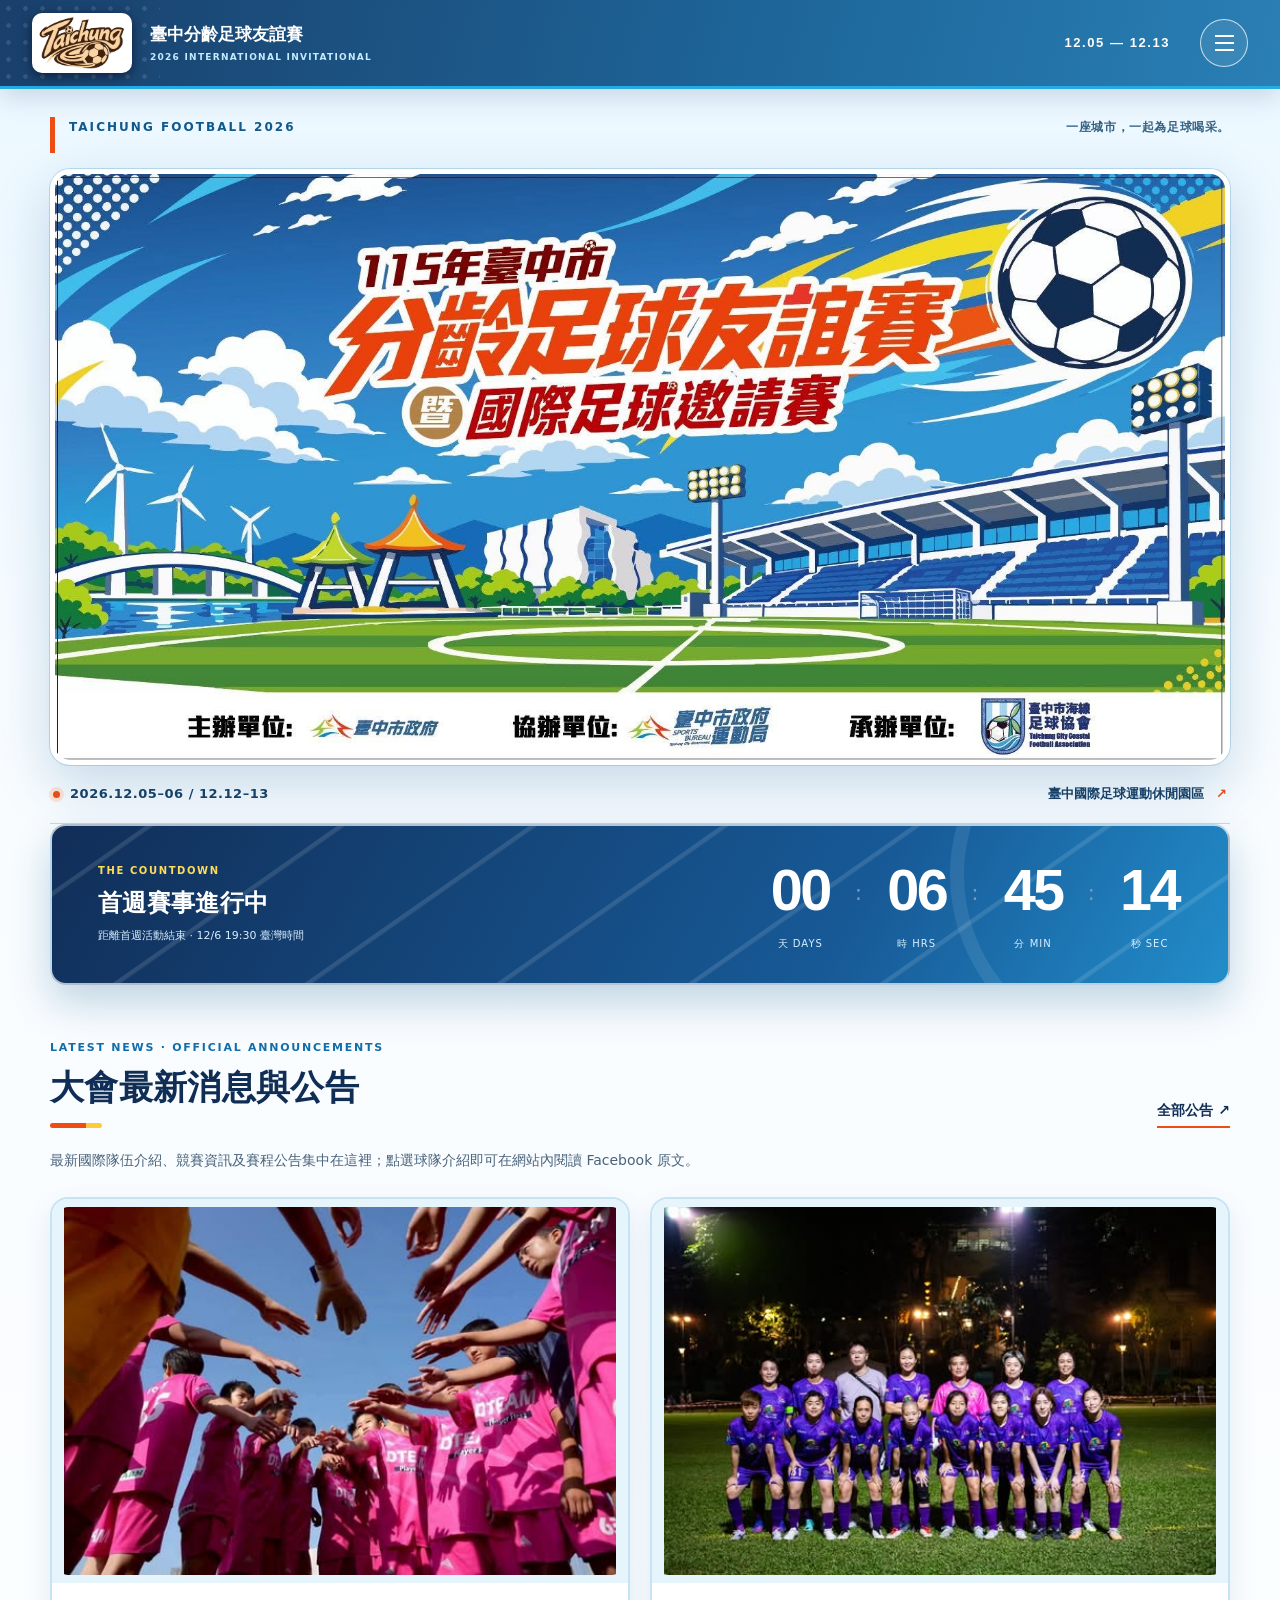
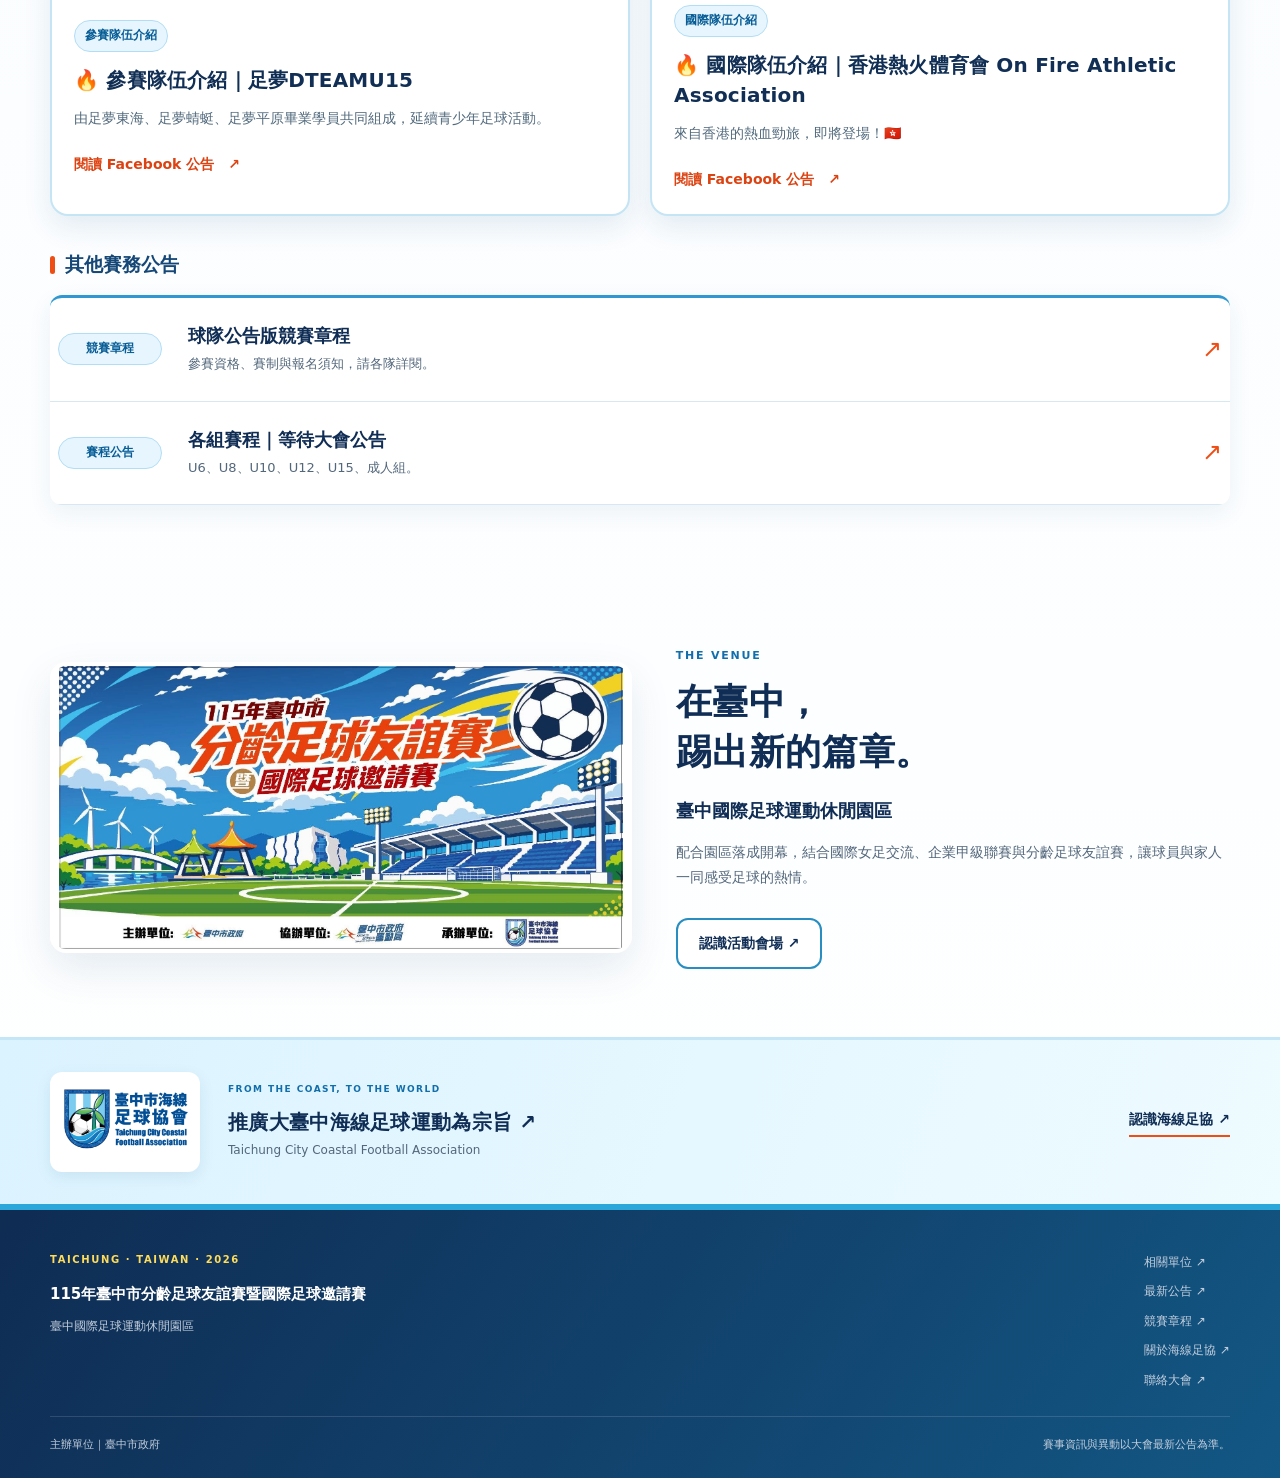
==== commit c0a46675: "Add DTEAM U15 Facebook team announcement" ====
--- a/index.html
+++ b/index.html
@@ -10,7 +10,7 @@
 <section class="home-hero container" aria-labelledby="event-title"><div class="hero-kicker"><span class="eyebrow">TAICHUNG FOOTBALL 2026</span><span>一座城市，一起為足球喝采。</span></div><h1 id="event-title" class="sr-only">115年臺中市分齡足球友誼賽暨國際足球邀請賽</h1><div class="poster-frame"><img class="main-poster" src="主視覺.jpg" alt="115年臺中市分齡足球友誼賽暨國際足球邀請賽主視覺：足球、臺中地標與海線風車" width="1709" height="857" fetchpriority="high"><div class="poster-partner-links" aria-label="主視覺相關單位官方連結"><a class="poster-partner-link city" href="https://www.taichung.gov.tw/" target="_blank" rel="noopener noreferrer" aria-label="主辦單位：臺中市政府（開啟官方網站）" title="臺中市政府官方網站"></a><a class="poster-partner-link bureau" href="https://www.sport.taichung.gov.tw/" target="_blank" rel="noopener noreferrer" aria-label="協辦單位：臺中市政府運動局（開啟官方網站）" title="臺中市政府運動局官方網站"></a><a class="poster-partner-link coastal" href="https://www.facebook.com/profile.php?id=61555701383095" target="_blank" rel="noopener noreferrer" aria-label="承辦單位：臺中市海線足球協會（開啟 Facebook 粉絲頁）" title="臺中市海線足球協會 Facebook"></a></div></div>
 <div class="event-meta"><span><i class="meta-dot"></i>2026.12.05–06 / 12.12–13</span><a href="venue-map.html">臺中國際足球運動休閒園區 <span>↗</span></a></div>
 <section class="countdown-panel" aria-labelledby="countdown-title"><div class="countdown-intro"><span class="eyebrow">THE COUNTDOWN</span><h2 id="countdown-title">距離活動開始</h2><p id="countdown-note">2026.12.05 SAT · 13:00 臺灣時間</p></div><div class="countdown-digits" role="timer" aria-label="活動倒數"><div><strong id="count-days">--</strong><span>天 DAYS</span></div><b aria-hidden="true">:</b><div><strong id="count-hours">--</strong><span>時 HRS</span></div><b aria-hidden="true">:</b><div><strong id="count-minutes">--</strong><span>分 MIN</span></div><b aria-hidden="true">:</b><div><strong id="count-seconds">--</strong><span>秒 SEC</span></div></div></section></section>
-<section class="section container fb-announcement-section" id="bulletin" aria-labelledby="bulletin-title"><div class="section-heading"><div><span class="eyebrow">LATEST NEWS · OFFICIAL ANNOUNCEMENTS</span><h2 id="bulletin-title">大會最新消息與公告</h2></div><a class="text-link" href="announcements.html">全部公告 <span>↗</span></a></div><p class="bulletin-intro">最新國際隊伍介紹、競賽資訊及賽程公告集中在這裡；點選球隊介紹即可在網站內閱讀 Facebook 原文。</p><div class="fb-announcement-grid" data-facebook-announcements data-limit="3"><a class="bulletin-card" href="https://www.facebook.com/permalink.php?story_fbid=pfbid02QUQnzXSurMYzh3hJy6b3wabCc9JjYzvCzD87GpmpGxpP9kBgdrikeJos6Rcuxc2rl&amp;id=61555701383095" target="_blank" rel="noopener noreferrer"><span class="bulletin-card__art has-photo"><img class="bulletin-card__photo" src="assets/announcements/on-fire-hong-kong-first.jpg" alt="香港熱火體育會足球隊在夜間球場的團隊合照" loading="lazy"></span><span class="bulletin-card__body"><span class="news-tag">國際隊伍介紹</span><strong>🔥 國際隊伍介紹｜香港熱火體育會 On Fire Athletic Association</strong><p>來自香港的熱血勁旅，即將登場！🇭🇰</p><span class="bulletin-card__action">閱讀 Facebook 公告　↗</span></span></a></div><h3 class="merged-news-heading">其他賽務公告</h3><div class="news-list combined-news-list">
+<section class="section container fb-announcement-section" id="bulletin" aria-labelledby="bulletin-title"><div class="section-heading"><div><span class="eyebrow">LATEST NEWS · OFFICIAL ANNOUNCEMENTS</span><h2 id="bulletin-title">大會最新消息與公告</h2></div><a class="text-link" href="announcements.html">全部公告 <span>↗</span></a></div><p class="bulletin-intro">最新國際隊伍介紹、競賽資訊及賽程公告集中在這裡；點選球隊介紹即可在網站內閱讀 Facebook 原文。</p><div class="fb-announcement-grid is-multi" data-facebook-announcements data-limit="3"><a class="bulletin-card" href="https://www.facebook.com/permalink.php?story_fbid=pfbid02Cstu7jRrnwSpwFf71SZGyP5VDBwVBqaQXHFLZrL5zLuT7G5ADgCcAe229es9MoLAl&amp;id=61555701383095" target="_blank" rel="noopener noreferrer"><span class="bulletin-card__art has-photo"><img class="bulletin-card__photo" src="assets/announcements/dream-dteam-u15-first.jpg" alt="足夢DTEAMU15 球員身穿粉紅色球衣，賽前圍成一圈互相鼓勵" loading="lazy"></span><span class="bulletin-card__body"><span class="news-tag">參賽隊伍介紹</span><strong>🔥 參賽隊伍介紹｜足夢DTEAMU15</strong><p>由足夢東海、足夢蜻蜓、足夢平原畢業學員共同組成，延續青少年足球活動。</p><span class="bulletin-card__action">閱讀 Facebook 公告　↗</span></span></a><a class="bulletin-card" href="https://www.facebook.com/permalink.php?story_fbid=pfbid02QUQnzXSurMYzh3hJy6b3wabCc9JjYzvCzD87GpmpGxpP9kBgdrikeJos6Rcuxc2rl&amp;id=61555701383095" target="_blank" rel="noopener noreferrer"><span class="bulletin-card__art has-photo"><img class="bulletin-card__photo" src="assets/announcements/on-fire-hong-kong-first.jpg" alt="香港熱火體育會足球隊在夜間球場的團隊合照" loading="lazy"></span><span class="bulletin-card__body"><span class="news-tag">國際隊伍介紹</span><strong>🔥 國際隊伍介紹｜香港熱火體育會 On Fire Athletic Association</strong><p>來自香港的熱血勁旅，即將登場！🇭🇰</p><span class="bulletin-card__action">閱讀 Facebook 公告　↗</span></span></a></div><h3 class="merged-news-heading">其他賽務公告</h3><div class="news-list combined-news-list">
 <a class="news-row" href="regulations.html"><span class="news-tag">競賽章程</span><div><h3>球隊公告版競賽章程</h3><p>參賽資格、賽制與報名須知，請各隊詳閱。</p></div><span class="row-arrow">↗</span></a>
 <a class="news-row" href="schedule.html"><span class="news-tag">賽程公告</span><div><h3>各組賽程｜等待大會公告</h3><p>U6、U8、U10、U12、U15、成人組。</p></div><span class="row-arrow">↗</span></a></div></section>
 <section class="section container venue-feature"><div class="venue-art" aria-hidden="true"><img src="主視覺.jpg" alt="" loading="lazy"><span>TAICHUNG<br>OUR HOME GROUND.</span></div><div class="venue-copy"><span class="eyebrow">THE VENUE</span><h2>在臺中，<br>踢出新的篇章。</h2><p class="venue-name">臺中國際足球運動休閒園區</p><p>配合園區落成開幕，結合國際女足交流、企業甲級聯賽與分齡足球友誼賽，讓球員與家人一同感受足球的熱情。</p><a class="button button-outline" href="venue-map.html">認識活動會場 ↗</a></div></section>
--- a/css/theme-2026.css
+++ b/css/theme-2026.css
@@ -0,0 +1,214 @@
+/* 115 Taichung Football: palette and graphic language from 主視覺.jpg */
+:root {
+  --cream:#eaf6ff;
+  --paper:#f8fcff;
+  --navy:#102e55;
+  --blue:#157bb7;
+  --gold:#f6ae28;
+  --ink:#1b3655;
+  --muted:#53677b;
+  --line:#cce1ee;
+  --radius:18px;
+  --shadow:0 16px 42px #0b41731a;
+  --sky:#3097d0;
+  --orange:#ee4e14;
+  --grass:#459d36;
+}
+body {
+  background:linear-gradient(180deg,#eaf7ff 0,#f8fcff 680px,#fff 100%);
+}
+::selection{background:#ffe27b;color:var(--navy)}
+.eyebrow{color:#126eaa}
+.site-header{
+  background:linear-gradient(105deg,#123966f7 0%,#17649af7 65%,#237bb2f7 100%);
+  border-bottom:3px solid #25abe1;
+  box-shadow:0 8px 24px #0c40622b;
+}
+.site-header:before{
+  content:"";position:absolute;inset:0 auto 0 0;width:160px;pointer-events:none;opacity:.12;
+  background:radial-gradient(circle,#fff 2px,transparent 2.5px) 0 0 / 17px 17px;
+}
+.brand{position:relative}
+.brand img{background:#fff;border-radius:10px;padding:4px;mix-blend-mode:normal;box-shadow:0 3px 12px #0018}
+.brand>span,.header-date{color:#fff}
+.brand small{color:#c4ebff}
+.menu-toggle{border:1.5px solid #ffffffb8;background:#ffffff14}
+.menu-toggle span{background:#fff}
+.menu-toggle:hover,.menu-toggle[aria-expanded=true]{background:var(--orange);border-color:var(--orange)}
+.menu-toggle[aria-expanded=true] span{background:#fff}
+.site-menu{background:#102f56;border-bottom:4px solid var(--orange);box-shadow:0 20px 38px #08284447}
+.menu-inner>a,.nav-schedule>summary{color:white;border-color:#ffffff33}
+.menu-inner a:hover,.nav-schedule>summary:hover,.menu-inner a[aria-current=page]{color:#ffde61}
+.nav-schedule a{color:#14365d;background:#eaf6ff;border-radius:6px}
+.nav-schedule a:hover{color:#bd3a0d;background:#fff3cb}
+.home-hero{padding-top:28px}
+.hero-kicker{border-left:5px solid var(--orange);padding-left:14px;margin-bottom:16px}
+.hero-kicker .eyebrow{color:#11588d;font-size:12px;letter-spacing:.17em}
+.hero-kicker>span:last-child{color:#366283;font-weight:700}
+.poster-frame{
+  position:relative;
+  border:5px solid white;border-radius:20px;background:#fff;overflow:hidden;
+  box-shadow:0 20px 55px #145a9138,0 0 0 1px #1477ac38;
+}
+.main-poster{width:100%;height:auto;object-fit:contain;display:block}
+.poster-partner-links{position:absolute;inset:0;pointer-events:none}
+.poster-partner-link{position:absolute;bottom:0;height:13%;min-height:30px;pointer-events:auto;border-radius:7px;transition:background .2s,box-shadow .2s}
+.poster-partner-link.city{left:8%;width:27%}
+.poster-partner-link.bureau{left:37%;width:26%}
+.poster-partner-link.coastal{left:68%;width:28%}
+.poster-partner-link:hover,.poster-partner-link:focus-visible{background:#0c78bd24;box-shadow:inset 0 0 0 3px var(--orange);outline:0}
+.event-meta{border-bottom:1px solid #bfddeb;color:#173f65;font-weight:800}
+.meta-dot{background:var(--orange);box-shadow:0 0 0 4px #ffe4d5}
+.event-meta a>span{color:var(--orange)}
+.countdown-panel{
+  background:linear-gradient(120deg,#112e58 0%,#175a97 68%,#228dca 100%);
+  border:2px solid #ffffffad;
+  box-shadow:0 18px 40px #0e57823d;
+}
+.countdown-panel:before{content:"";position:absolute;inset:0;opacity:.12;background:repeating-linear-gradient(145deg,transparent 0 53px,#fff 54px 57px,transparent 59px 110px);pointer-events:none}
+.countdown-panel:after{border:14px solid #ffffff16;width:340px;height:340px;right:-90px;top:-135px}
+.countdown-intro .eyebrow,.site-footer .eyebrow{color:#ffdd5a}
+.countdown-intro h2,.countdown-digits strong{color:#fff}
+.countdown-intro p,.countdown-digits span{color:#daefff}
+.section-heading h2{font-weight:900;letter-spacing:.01em}
+.section-heading h2:after{content:"";display:block;width:52px;height:5px;border-radius:4px;margin-top:11px;background:linear-gradient(90deg,var(--orange) 0 70%,#ffcb37 70%)}
+.text-link{border-bottom:2px solid var(--orange)}
+.text-link:hover{color:var(--orange)}
+.news-list{border-top:3px solid var(--sky);border-radius:12px;overflow:hidden;background:#fff;box-shadow:0 8px 25px #0c538412}
+.news-row{border-bottom:1px solid #d7e8f3}
+.news-row:hover{background:#eef8ff}
+.news-tag{background:#e7f5ff;border-color:#b2def5;color:#075d95;border-radius:999px}
+.news-tag.gold{background:#fff2d4;border-color:#ffd279;color:#945713}
+.row-arrow{color:var(--orange)}
+.button{border-radius:12px}
+.button-primary{background:var(--orange);border-color:var(--orange);color:#fff;box-shadow:0 7px 15px #ef4c1829}
+.button-primary:hover{background:#d83e0e;border-color:#d83e0e}
+.button-outline{color:var(--navy);border:2px solid #288ec2;background:#fff}
+.button-outline:hover{background:#e8f6ff}
+.venue-feature{gap:44px}
+.venue-art{height:auto;aspect-ratio:2/1;background:white;border:4px solid #fff;box-shadow:var(--shadow)}
+.venue-art img{position:static;display:block;width:100%;max-width:100%;height:100%;object-fit:contain;opacity:1}
+.venue-art>span{display:none}
+.venue-copy h2{font-weight:900}
+.association-strip{background:linear-gradient(110deg,#dbf3ff,#eefbff);border-top:3px solid #c5e6f7}
+.association-strip img{border-radius:12px;background:#fff;box-shadow:0 5px 15px #18547a18}
+.site-footer{background:linear-gradient(125deg,#0f2c53,#135784);border-top:6px solid #2ba7d9}
+.site-footer strong{color:#fff}
+.page-heading{
+  background:linear-gradient(110deg,#133866 0%,#1674b2 75%,#28a0d3 100%);
+  border-bottom:6px solid #ffcd32;color:#fff;
+}
+.page-heading:before{content:"";position:absolute;inset:0;opacity:.18;pointer-events:none;background:repeating-linear-gradient(153deg,transparent 0 90px,#fff 90px 96px,transparent 96px 180px)}
+.page-heading:after{border:10px solid #ffffff26;right:-80px;top:-155px;width:320px;height:320px}
+.page-heading>.container{position:relative;z-index:1}
+.page-heading h1,.page-heading .eyebrow,.page-heading p,.page-heading .back-link{color:#fff}
+.page-heading .eyebrow{color:#ffe77a}
+.page-heading p{color:#eaf7ff}
+.page-content{background:#fff0}
+.feature-number{color:var(--orange)}
+.table-scroll{border-color:#aad2e8;box-shadow:0 6px 22px #0e4d7b12}
+thead{background:#124674}
+tbody tr:nth-child(even){background:#f0f9ff}
+.notice-box{background:#fff3ce;border-left:5px solid #f4aa20}
+.schedule-banner{background:#eaf7ff;border-top-color:var(--orange)}
+.waiting-panel{background:linear-gradient(180deg,#e3f5ff,#f8fcff)}
+.waiting-ball{background:white;border:2px solid #8fd2f4}
+.document-card{background:#eaf7ff;border-color:#b2ddef}
+.contact-card,.partner-logo{background:#eef8ff}
+.announcement:first-child{border-top-color:var(--sky)}
+.pdf-preview{background:#eef8ff}
+.venue-detail-art{background:#eaf6ff;border-color:#b4d9ec}
+.about-emblem{background:#eaf7ff}
+
+/* Facebook announcement board; additional items are configured in js/announcements.js */
+.fb-announcement-section{padding-top:54px}
+.fb-announcement-section .section-heading{margin-bottom:20px}
+.bulletin-intro{color:#49637b;font-size:14px;max-width:680px;margin:0 0 24px}
+.fb-announcement-grid{display:grid;grid-template-columns:minmax(0,1fr);gap:20px}
+.fb-announcement-grid.is-multi{grid-template-columns:repeat(2,minmax(0,1fr))}
+.bulletin-card{
+  display:grid;grid-template-columns:minmax(160px,36%) 1fr;gap:0;overflow:hidden;
+  width:100%;min-height:250px;padding:0;text-align:left;cursor:pointer;
+  background:#fff;color:var(--navy);border:2px solid #c6e5f4;border-radius:18px;
+  box-shadow:0 11px 28px #0c53821a;transition:transform .2s,box-shadow .2s,border-color .2s;
+}
+.bulletin-card:hover,.bulletin-card:focus-visible{transform:translateY(-4px);box-shadow:0 18px 36px #0b4c7b2e;border-color:#ee5a26}
+.bulletin-card__art{
+  display:flex;align-items:center;justify-content:center;flex-direction:column;gap:8px;
+  position:relative;min-height:220px;overflow:hidden;
+  background:linear-gradient(139deg,#133d70 0%,#207ab2 43%,#31a9dc 100%);color:#fff;
+}
+.bulletin-card__art:before{content:"";position:absolute;top:-140px;right:-85px;width:220px;height:260px;border:23px solid #fff2;border-radius:50%;transform:rotate(-25deg)}
+.bulletin-card__art:after{content:"";position:absolute;inset:auto 0 0;height:28px;background:linear-gradient(120deg,#3f9934 0 70%,#f7cd34 70%)}
+.bulletin-card__ball{font-size:64px;line-height:1.15;filter:drop-shadow(0 5px 2px #0c2e4b45);z-index:1}
+.bulletin-card__flag{font-size:37px;line-height:1;z-index:1}
+.bulletin-card__brand{font-size:11px;font-family:Arial,sans-serif;letter-spacing:.17em;font-weight:800;z-index:1;color:#e5f8ff}
+.bulletin-card__art.has-photo{padding:9px;background:#e6f4fc}
+.bulletin-card__art.has-photo:before,.bulletin-card__art.has-photo:after{display:none}
+.bulletin-card__photo{display:block;position:absolute;inset:8px;width:calc(100% - 16px);height:calc(100% - 16px);max-width:100%;object-fit:contain;border-radius:8px}
+.bulletin-card__body{display:flex;flex-direction:column;align-items:flex-start;justify-content:center;padding:26px clamp(20px,3vw,40px)}
+.bulletin-card__body .news-tag{margin-bottom:13px}
+.bulletin-card__body strong{display:block;font-size:clamp(20px,2.3vw,27px);line-height:1.5;letter-spacing:.01em;color:#112f55;margin-bottom:11px}
+.bulletin-card__body p{font-size:14px;color:#526a7d;line-height:1.75;margin:0 0 22px}
+.bulletin-card__action{display:inline-flex;align-items:center;gap:10px;font-size:14px;font-weight:900;color:#dc4312}
+.fb-announcement-grid.is-multi .bulletin-card{grid-template-columns:1fr}
+.fb-announcement-grid.is-multi .bulletin-card__art{min-height:140px}
+.fb-announcement-grid.is-multi .bulletin-card__body{padding:22px}
+.fb-announcement-grid.is-multi .bulletin-card__body strong{font-size:20px}
+.fb-announcement-grid.is-multi .bulletin-card__art.has-photo{aspect-ratio:3/2;min-height:0}
+.merged-news-heading{margin:34px 0 16px;color:#164877;font-size:19px;line-height:1.5;font-weight:900}
+.merged-news-heading:before{content:"";display:inline-block;width:5px;height:18px;vertical-align:-3px;border-radius:4px;margin-right:10px;background:var(--orange)}
+.combined-news-list{margin-bottom:6px}
+.fb-announcement-page{margin-bottom:48px}
+.fb-announcement-page .section-heading{margin-bottom:12px}
+.announcement-secondary{border-top:1px solid #d6e8f1;padding-top:42px}
+
+.facebook-post-dialog{box-sizing:border-box;max-width:min(650px,calc(100% - 24px));max-height:calc(100dvh - 24px);width:650px;margin:auto;padding:0;overflow:hidden;border:0;border-radius:18px;background:#fff;box-shadow:0 30px 90px #051e3e8a}
+.facebook-post-dialog::backdrop{background:#041a35cf;backdrop-filter:blur(3px)}
+.facebook-dialog-header{display:flex;align-items:center;justify-content:space-between;gap:12px;padding:17px 23px;background:linear-gradient(115deg,#103763,#217eb8);color:white}
+.facebook-dialog-header h2{color:#fff;font-size:17px;line-height:1.4;margin:0}
+.facebook-dialog-close{font-size:24px;line-height:1;flex-shrink:0;width:40px;height:40px;border-radius:50%;border:1px solid #fff9;background:#ffffff1b;color:#fff}
+.facebook-dialog-close:hover{background:var(--orange)}
+.facebook-dialog-content{padding:20px 18px 6px;max-height:calc(100dvh - 178px);overflow-x:hidden;overflow-y:auto;overscroll-behavior:contain;scrollbar-gutter:stable}
+.facebook-dialog-frame{position:relative;width:100%;max-width:500px;margin:auto;overflow:hidden}
+.facebook-dialog-frame iframe{position:absolute;inset:0 auto auto 0;display:block;margin:0;background:#fff;max-width:none;border:0;transform-origin:top left}
+.facebook-dialog-footer{display:flex;align-items:center;justify-content:center;gap:14px;flex-wrap:wrap;padding:14px 20px 20px;border-top:1px solid #dfeaf2;background:#f7fcff}
+.facebook-dialog-footer p{margin:0;color:#586a7c;font-size:12px;text-align:center}
+.facebook-dialog-footer a{color:#ce3d12;font-size:13px;font-weight:800;text-decoration:underline;text-underline-offset:3px}
+body.facebook-dialog-open{overflow:hidden}
+.partner-link{display:inline-flex;align-items:center;gap:8px;color:#134d82;font-weight:800;line-height:1.6;text-decoration:none}
+.partner-link:hover,.partner-link:focus-visible{color:var(--orange)}
+.partner-link:focus-visible{outline:3px solid var(--orange);outline-offset:5px}
+.partner-logo.partner-link{width:100%;transition:box-shadow .2s,transform .2s}
+.partner-logo.partner-link:hover{transform:translateY(-3px);box-shadow:0 9px 25px #11568928}
+.partner-link-indicator{font-size:16px;color:var(--orange)}
+.partner-row .partner-link-name{display:inline-block;font-size:20px;line-height:1.5}
+.partner-wordmark{display:flex;align-items:center;justify-content:center;gap:11px;font-size:clamp(18px,2.5vw,26px);font-weight:900;color:#175484;text-align:center}
+.partner-wordmark:before{content:"◆";font-size:29px;color:#f4ad24}
+.association-strip a.association-logo-link{display:block;flex-shrink:0;border-radius:12px}
+.association-strip a.association-logo-link:hover img{box-shadow:0 6px 20px #155b8a55}
+
+@media(max-width:760px){
+  .site-header:before{width:80px}
+  .poster-frame{border-width:3px;border-radius:12px}
+  .hero-kicker .eyebrow{font-size:9px}
+  .countdown-panel{border-width:1px}
+  .venue-art{height:auto;aspect-ratio:2/1}
+  .venue-art img{width:100%;height:100%}
+  .fb-announcement-section{padding-top:40px}
+  .fb-announcement-grid.is-multi{grid-template-columns:1fr}
+  .bulletin-card{grid-template-columns:1fr;min-height:0}
+  .bulletin-card__art{min-height:145px;flex-direction:row;gap:15px}
+  .bulletin-card__art.has-photo{min-height:0;aspect-ratio:3/2;padding:8px}
+  .bulletin-card__ball{font-size:54px}
+  .bulletin-card__flag{font-size:30px}
+  .bulletin-card__brand{font-size:9px}
+  .bulletin-card__body{padding:23px}
+  .bulletin-card__body strong{font-size:20px}
+  .facebook-post-dialog{max-width:calc(100% - 16px);max-height:calc(100dvh - 16px);border-radius:12px}
+  .facebook-dialog-header{padding:12px 14px}
+  .facebook-dialog-header h2{font-size:14px}
+  .facebook-dialog-content{padding:12px 7px 6px;max-height:calc(100dvh - 148px)}
+  .facebook-dialog-footer{padding:10px 12px 14px}
+}
+@media print{.facebook-post-dialog,.bulletin-card__action{display:none!important}.bulletin-card{box-shadow:none;break-inside:avoid}}
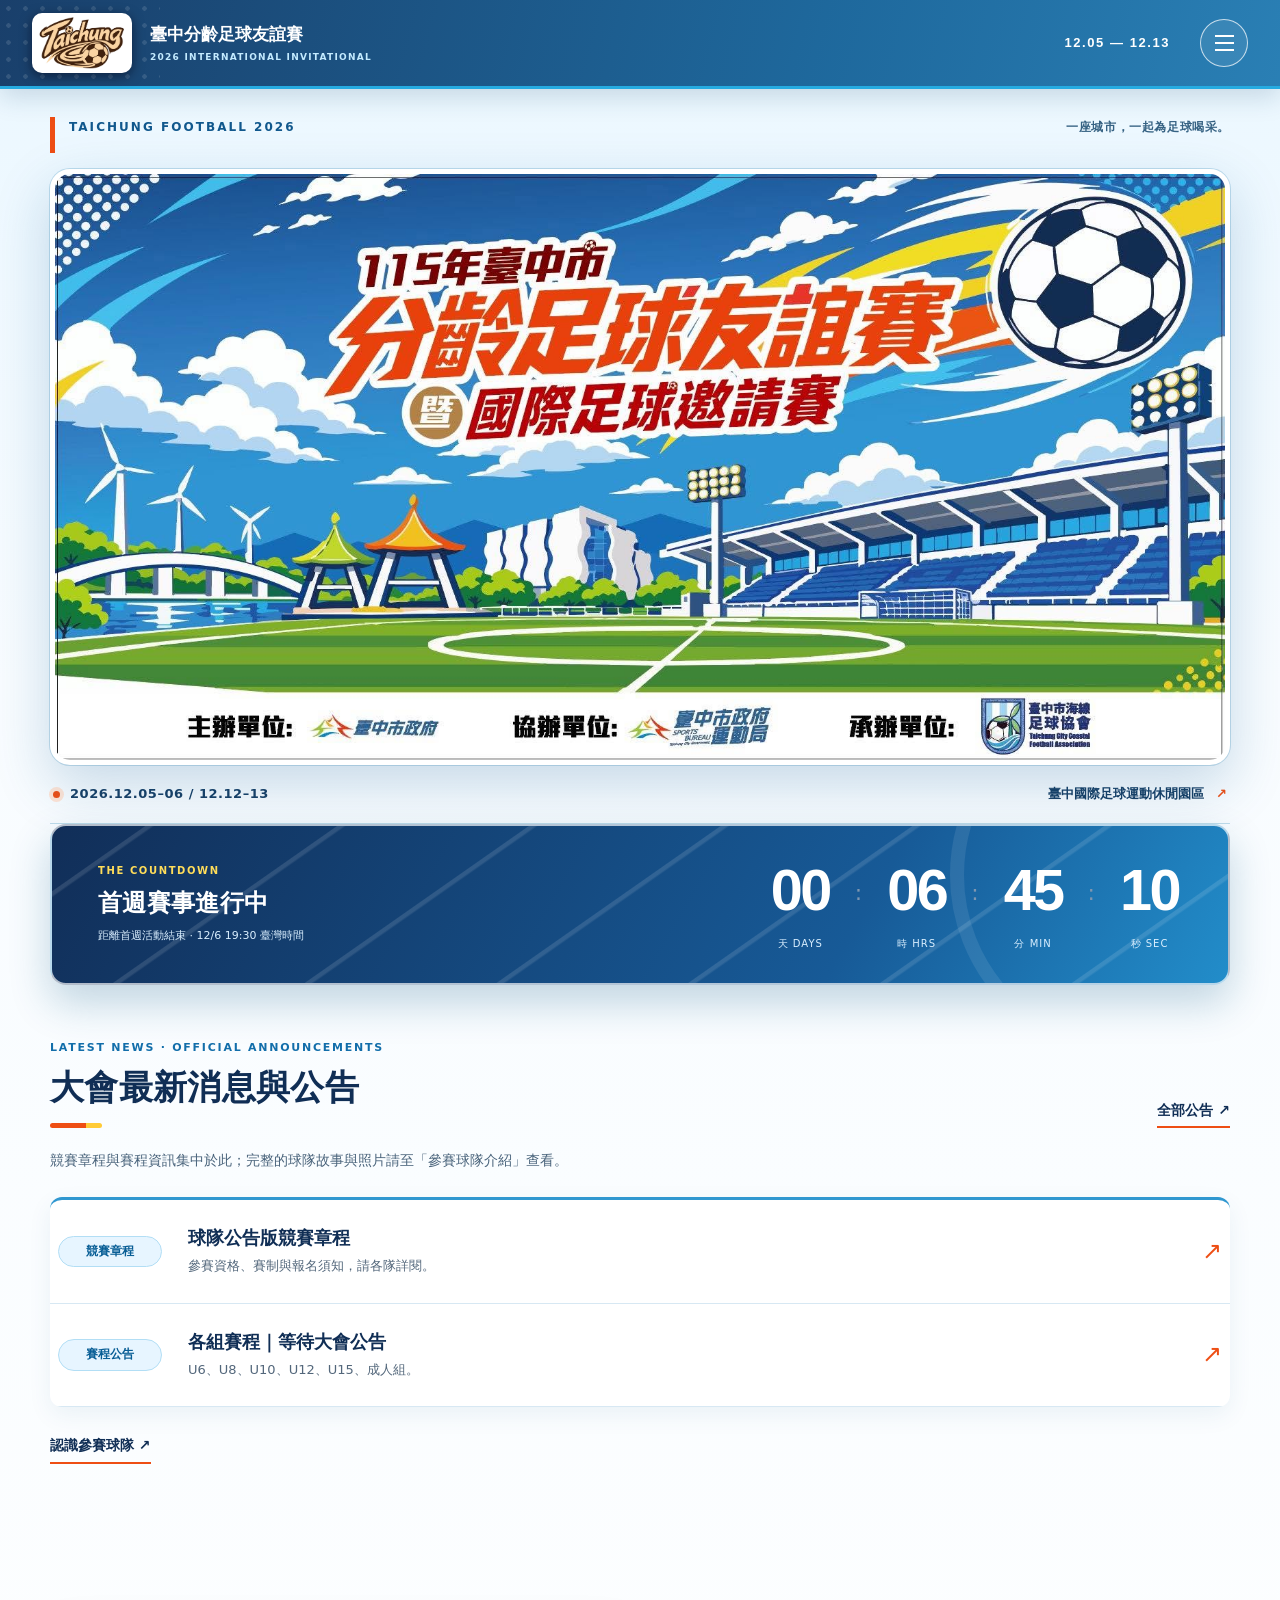
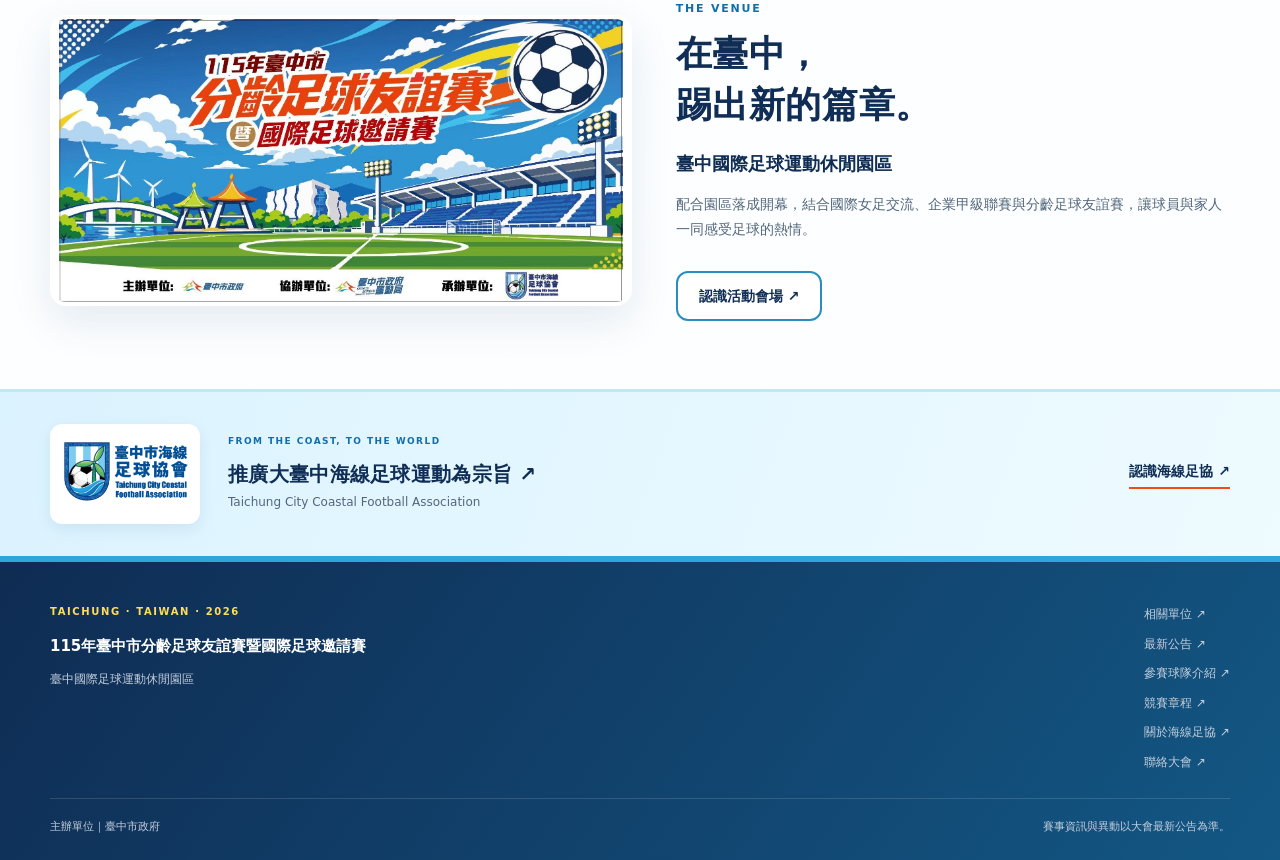
==== commit f8e21d61: "Update tournament website with team profiles, schedules, and venue map" ====
--- a/index.html
+++ b/index.html
@@ -1,18 +1,21 @@
 <!DOCTYPE html>
-<html lang="zh-Hant"><head><meta charset="UTF-8"><meta name="viewport" content="width=device-width,initial-scale=1"><meta name="theme-color" content="#123966"><meta name="description" content="115年臺中市分齡足球友誼賽暨國際足球邀請賽｜活動資訊、賽程公告、競賽章程與比賽場地。"><meta property="og:title" content="首頁｜115年臺中市分齡足球友誼賽暨國際足球邀請賽"><meta property="og:description" content="2026年12月5–6日、12月12–13日，在臺中國際足球運動休閒園區相聚。"><meta property="og:image" content="主視覺.jpg"><title>首頁｜115年臺中市分齡足球友誼賽暨國際足球邀請賽</title><link rel="icon" href="logo.jpg" type="image/jpeg"><link rel="stylesheet" href="css/site.css"><link rel="stylesheet" href="css/theme-2026.css"><script src="js/site.js" defer></script><script src="js/announcements.js" defer></script></head><body><a class="skip-link" href="#main">跳至主要內容</a>
+<html lang="zh-Hant"><head><meta charset="UTF-8"><meta name="viewport" content="width=device-width,initial-scale=1"><meta name="theme-color" content="#123966"><meta name="description" content="115年臺中市分齡足球友誼賽暨國際足球邀請賽｜活動資訊、賽程公告、競賽章程與比賽場地。"><meta property="og:title" content="首頁｜115年臺中市分齡足球友誼賽暨國際足球邀請賽"><meta property="og:description" content="2026年12月5–6日、12月12–13日，在臺中國際足球運動休閒園區相聚。"><meta property="og:image" content="主視覺.jpg"><title>首頁｜115年臺中市分齡足球友誼賽暨國際足球邀請賽</title><link rel="icon" href="logo.jpg" type="image/jpeg"><link rel="stylesheet" href="css/site.css"><link rel="stylesheet" href="css/theme-2026.css"><script src="js/site.js" defer></script></head><body><a class="skip-link" href="#main">跳至主要內容</a>
 <header class="site-header"><div class="header-inner">
 <a class="brand" href="index.html" aria-label="賽事首頁"><img src="logo.jpg" alt="Taichung 足球賽事 Logo" width="998" height="593"><span>臺中分齡足球友誼賽<small>2026 INTERNATIONAL INVITATIONAL</small></span></a>
 <div class="header-right"><span class="header-date">12.05 — 12.13</span><button class="menu-toggle" type="button" aria-expanded="false" aria-controls="site-menu" aria-label="開啟導覽選單"><span></span><span></span><span></span></button></div>
 </div><nav id="site-menu" class="site-menu" aria-label="主要導覽" hidden><div class="menu-inner">
-<a href="index.html">首頁</a><a href="announcements.html">大會公告</a><a href="event-info.html">賽事資訊</a>
+<a href="index.html">首頁</a><a href="announcements.html">大會公告</a><a href="teams.html">參賽球隊介紹</a><a href="event-info.html">賽事資訊</a>
 <details class="nav-schedule"><summary>賽程查詢</summary><div><a href="schedule.html?group=u6">U6</a><a href="schedule.html?group=u8">U8</a><a href="schedule.html?group=u10">U10</a><a href="schedule.html?group=u12">U12</a><a href="schedule.html?group=u15">U15</a><a href="schedule.html?group=adult">成人組</a></div></details>
 <a href="regulations.html">競賽章程</a><a href="venue-map.html">活動會場</a><a href="partners.html">相關單位</a><a href="about.html">海線足球協會</a></div></nav></header><main id="main">
 <section class="home-hero container" aria-labelledby="event-title"><div class="hero-kicker"><span class="eyebrow">TAICHUNG FOOTBALL 2026</span><span>一座城市，一起為足球喝采。</span></div><h1 id="event-title" class="sr-only">115年臺中市分齡足球友誼賽暨國際足球邀請賽</h1><div class="poster-frame"><img class="main-poster" src="主視覺.jpg" alt="115年臺中市分齡足球友誼賽暨國際足球邀請賽主視覺：足球、臺中地標與海線風車" width="1709" height="857" fetchpriority="high"><div class="poster-partner-links" aria-label="主視覺相關單位官方連結"><a class="poster-partner-link city" href="https://www.taichung.gov.tw/" target="_blank" rel="noopener noreferrer" aria-label="主辦單位：臺中市政府（開啟官方網站）" title="臺中市政府官方網站"></a><a class="poster-partner-link bureau" href="https://www.sport.taichung.gov.tw/" target="_blank" rel="noopener noreferrer" aria-label="協辦單位：臺中市政府運動局（開啟官方網站）" title="臺中市政府運動局官方網站"></a><a class="poster-partner-link coastal" href="https://www.facebook.com/profile.php?id=61555701383095" target="_blank" rel="noopener noreferrer" aria-label="承辦單位：臺中市海線足球協會（開啟 Facebook 粉絲頁）" title="臺中市海線足球協會 Facebook"></a></div></div>
 <div class="event-meta"><span><i class="meta-dot"></i>2026.12.05–06 / 12.12–13</span><a href="venue-map.html">臺中國際足球運動休閒園區 <span>↗</span></a></div>
 <section class="countdown-panel" aria-labelledby="countdown-title"><div class="countdown-intro"><span class="eyebrow">THE COUNTDOWN</span><h2 id="countdown-title">距離活動開始</h2><p id="countdown-note">2026.12.05 SAT · 13:00 臺灣時間</p></div><div class="countdown-digits" role="timer" aria-label="活動倒數"><div><strong id="count-days">--</strong><span>天 DAYS</span></div><b aria-hidden="true">:</b><div><strong id="count-hours">--</strong><span>時 HRS</span></div><b aria-hidden="true">:</b><div><strong id="count-minutes">--</strong><span>分 MIN</span></div><b aria-hidden="true">:</b><div><strong id="count-seconds">--</strong><span>秒 SEC</span></div></div></section></section>
-<section class="section container fb-announcement-section" id="bulletin" aria-labelledby="bulletin-title"><div class="section-heading"><div><span class="eyebrow">LATEST NEWS · OFFICIAL ANNOUNCEMENTS</span><h2 id="bulletin-title">大會最新消息與公告</h2></div><a class="text-link" href="announcements.html">全部公告 <span>↗</span></a></div><p class="bulletin-intro">最新國際隊伍介紹、競賽資訊及賽程公告集中在這裡；點選球隊介紹即可在網站內閱讀 Facebook 原文。</p><div class="fb-announcement-grid is-multi" data-facebook-announcements data-limit="3"><a class="bulletin-card" href="https://www.facebook.com/permalink.php?story_fbid=pfbid02Cstu7jRrnwSpwFf71SZGyP5VDBwVBqaQXHFLZrL5zLuT7G5ADgCcAe229es9MoLAl&amp;id=61555701383095" target="_blank" rel="noopener noreferrer"><span class="bulletin-card__art has-photo"><img class="bulletin-card__photo" src="assets/announcements/dream-dteam-u15-first.jpg" alt="足夢DTEAMU15 球員身穿粉紅色球衣，賽前圍成一圈互相鼓勵" loading="lazy"></span><span class="bulletin-card__body"><span class="news-tag">參賽隊伍介紹</span><strong>🔥 參賽隊伍介紹｜足夢DTEAMU15</strong><p>由足夢東海、足夢蜻蜓、足夢平原畢業學員共同組成，延續青少年足球活動。</p><span class="bulletin-card__action">閱讀 Facebook 公告　↗</span></span></a><a class="bulletin-card" href="https://www.facebook.com/permalink.php?story_fbid=pfbid02QUQnzXSurMYzh3hJy6b3wabCc9JjYzvCzD87GpmpGxpP9kBgdrikeJos6Rcuxc2rl&amp;id=61555701383095" target="_blank" rel="noopener noreferrer"><span class="bulletin-card__art has-photo"><img class="bulletin-card__photo" src="assets/announcements/on-fire-hong-kong-first.jpg" alt="香港熱火體育會足球隊在夜間球場的團隊合照" loading="lazy"></span><span class="bulletin-card__body"><span class="news-tag">國際隊伍介紹</span><strong>🔥 國際隊伍介紹｜香港熱火體育會 On Fire Athletic Association</strong><p>來自香港的熱血勁旅，即將登場！🇭🇰</p><span class="bulletin-card__action">閱讀 Facebook 公告　↗</span></span></a></div><h3 class="merged-news-heading">其他賽務公告</h3><div class="news-list combined-news-list">
+<section class="section container fb-announcement-section" id="bulletin" aria-labelledby="bulletin-title"><div class="section-heading"><div><span class="eyebrow">LATEST NEWS · OFFICIAL ANNOUNCEMENTS</span><h2 id="bulletin-title">大會最新消息與公告</h2></div><a class="text-link" href="announcements.html">全部公告 <span>↗</span></a></div>
+<p class="bulletin-intro">競賽章程與賽程資訊集中於此；完整的球隊故事與照片請至「參賽球隊介紹」查看。</p>
+<div class="news-list combined-news-list">
 <a class="news-row" href="regulations.html"><span class="news-tag">競賽章程</span><div><h3>球隊公告版競賽章程</h3><p>參賽資格、賽制與報名須知，請各隊詳閱。</p></div><span class="row-arrow">↗</span></a>
-<a class="news-row" href="schedule.html"><span class="news-tag">賽程公告</span><div><h3>各組賽程｜等待大會公告</h3><p>U6、U8、U10、U12、U15、成人組。</p></div><span class="row-arrow">↗</span></a></div></section>
+<a class="news-row" href="schedule.html"><span class="news-tag">賽程公告</span><div><h3>各組賽程｜等待大會公告</h3><p>U6、U8、U10、U12、U15、成人組。</p></div><span class="row-arrow">↗</span></a>
+</div><p style="margin:24px 0 0"><a class="text-link" href="teams.html">認識參賽球隊 ↗</a></p></section>
 <section class="section container venue-feature"><div class="venue-art" aria-hidden="true"><img src="主視覺.jpg" alt="" loading="lazy"><span>TAICHUNG<br>OUR HOME GROUND.</span></div><div class="venue-copy"><span class="eyebrow">THE VENUE</span><h2>在臺中，<br>踢出新的篇章。</h2><p class="venue-name">臺中國際足球運動休閒園區</p><p>配合園區落成開幕，結合國際女足交流、企業甲級聯賽與分齡足球友誼賽，讓球員與家人一同感受足球的熱情。</p><a class="button button-outline" href="venue-map.html">認識活動會場 ↗</a></div></section>
-<section class="association-strip"><div class="container"><a class="association-logo-link" href="https://www.facebook.com/profile.php?id=61555701383095" target="_blank" rel="noopener noreferrer" aria-label="臺中市海線足球協會 Facebook 粉絲頁"><img src="assets/taichung-coastal-fa.png" alt="臺中市海線足球協會" width="1080" height="680" loading="lazy"></a><div><span class="eyebrow">FROM THE COAST, TO THE WORLD</span><h2><a href="https://www.facebook.com/profile.php?id=61555701383095" target="_blank" rel="noopener noreferrer">推廣大臺中海線足球運動為宗旨 ↗</a></h2><p>Taichung City Coastal Football Association</p></div><a class="text-link" href="about.html">認識海線足協 ↗</a></div></section></main><footer class="site-footer"><div class="container footer-inner"><div><span class="eyebrow">TAICHUNG · TAIWAN · 2026</span><strong>115年臺中市分齡足球友誼賽暨國際足球邀請賽</strong><p>臺中國際足球運動休閒園區</p></div><div class="footer-links"><a href="partners.html">相關單位 ↗</a><a href="announcements.html">最新公告 ↗</a><a href="regulations.html">競賽章程 ↗</a><a href="about.html">關於海線足協 ↗</a><a href="mailto:taichungportcup@gmail.com">聯絡大會 ↗</a></div><div class="footer-bottom"><span>主辦單位｜臺中市政府</span><span>賽事資訊與異動以大會最新公告為準。</span></div></div></footer><noscript><div class="no-script">目前停用 JavaScript，倒數與篩選無法更新。<a href="event-info.html">賽事資訊</a> · <a href="schedule.html">賽程</a> · <a href="regulations.html">競賽章程</a> · <a href="venue-map.html">活動會場</a> · <a href="partners.html">相關單位</a> · <a href="about.html">協會介紹</a></div></noscript></body></html>
+<section class="association-strip"><div class="container"><a class="association-logo-link" href="https://www.facebook.com/profile.php?id=61555701383095" target="_blank" rel="noopener noreferrer" aria-label="臺中市海線足球協會 Facebook 粉絲頁"><img src="assets/taichung-coastal-fa.png" alt="臺中市海線足球協會" width="1080" height="680" loading="lazy"></a><div><span class="eyebrow">FROM THE COAST, TO THE WORLD</span><h2><a href="https://www.facebook.com/profile.php?id=61555701383095" target="_blank" rel="noopener noreferrer">推廣大臺中海線足球運動為宗旨 ↗</a></h2><p>Taichung City Coastal Football Association</p></div><a class="text-link" href="about.html">認識海線足協 ↗</a></div></section></main><footer class="site-footer"><div class="container footer-inner"><div><span class="eyebrow">TAICHUNG · TAIWAN · 2026</span><strong>115年臺中市分齡足球友誼賽暨國際足球邀請賽</strong><p>臺中國際足球運動休閒園區</p></div><div class="footer-links"><a href="partners.html">相關單位 ↗</a><a href="announcements.html">最新公告 ↗</a><a href="teams.html">參賽球隊介紹 ↗</a><a href="regulations.html">競賽章程 ↗</a><a href="about.html">關於海線足協 ↗</a><a href="mailto:taichungportcup@gmail.com">聯絡大會 ↗</a></div><div class="footer-bottom"><span>主辦單位｜臺中市政府</span><span>賽事資訊與異動以大會最新公告為準。</span></div></div></footer><noscript><div class="no-script">目前停用 JavaScript，倒數與篩選無法更新。<a href="event-info.html">賽事資訊</a> · <a href="schedule.html">賽程</a> · <a href="regulations.html">競賽章程</a> · <a href="venue-map.html">活動會場</a> · <a href="partners.html">相關單位</a> · <a href="about.html">協會介紹</a></div></noscript></body></html>
 
--- a/css/theme-2026.css
+++ b/css/theme-2026.css
@@ -95,15 +95,14 @@
 .site-footer{background:linear-gradient(125deg,#0f2c53,#135784);border-top:6px solid #2ba7d9}
 .site-footer strong{color:#fff}
 .page-heading{
+  padding:32px 0 34px;
   background:linear-gradient(110deg,#133866 0%,#1674b2 75%,#28a0d3 100%);
   border-bottom:6px solid #ffcd32;color:#fff;
 }
 .page-heading:before{content:"";position:absolute;inset:0;opacity:.18;pointer-events:none;background:repeating-linear-gradient(153deg,transparent 0 90px,#fff 90px 96px,transparent 96px 180px)}
 .page-heading:after{border:10px solid #ffffff26;right:-80px;top:-155px;width:320px;height:320px}
 .page-heading>.container{position:relative;z-index:1}
-.page-heading h1,.page-heading .eyebrow,.page-heading p,.page-heading .back-link{color:#fff}
-.page-heading .eyebrow{color:#ffe77a}
-.page-heading p{color:#eaf7ff}
+.page-heading h1{margin:0;color:#fff;line-height:1.35}
 .page-content{background:#fff0}
 .feature-number{color:var(--orange)}
 .table-scroll{border-color:#aad2e8;box-shadow:0 6px 22px #0e4d7b12}
@@ -118,6 +117,11 @@
 .announcement:first-child{border-top-color:var(--sky)}
 .pdf-preview{background:#eef8ff}
 .venue-detail-art{background:#eaf6ff;border-color:#b4d9ec}
+.venue-detail-art--map{padding:12px;background:#f5fbff}
+.venue-detail-art--map a{display:block;width:100%;background:white;border-radius:8px;overflow:hidden}
+.venue-detail-art--map a:focus-visible{outline:3px solid var(--orange);outline-offset:5px}
+.venue-detail-art--map img{display:block;width:100%;height:auto;object-fit:contain}
+.venue-detail-art--map>span{padding:12px 16px;color:#346b91;letter-spacing:.04em;font-size:12px;text-align:center}
 .about-emblem{background:#eaf7ff}
 
 /* Facebook announcement board; additional items are configured in js/announcements.js */
@@ -189,6 +193,7 @@
 .association-strip a.association-logo-link:hover img{box-shadow:0 6px 20px #155b8a55}
 
 @media(max-width:760px){
+  .page-heading{padding:24px 0 26px}
   .site-header:before{width:80px}
   .poster-frame{border-width:3px;border-radius:12px}
   .hero-kicker .eyebrow{font-size:9px}
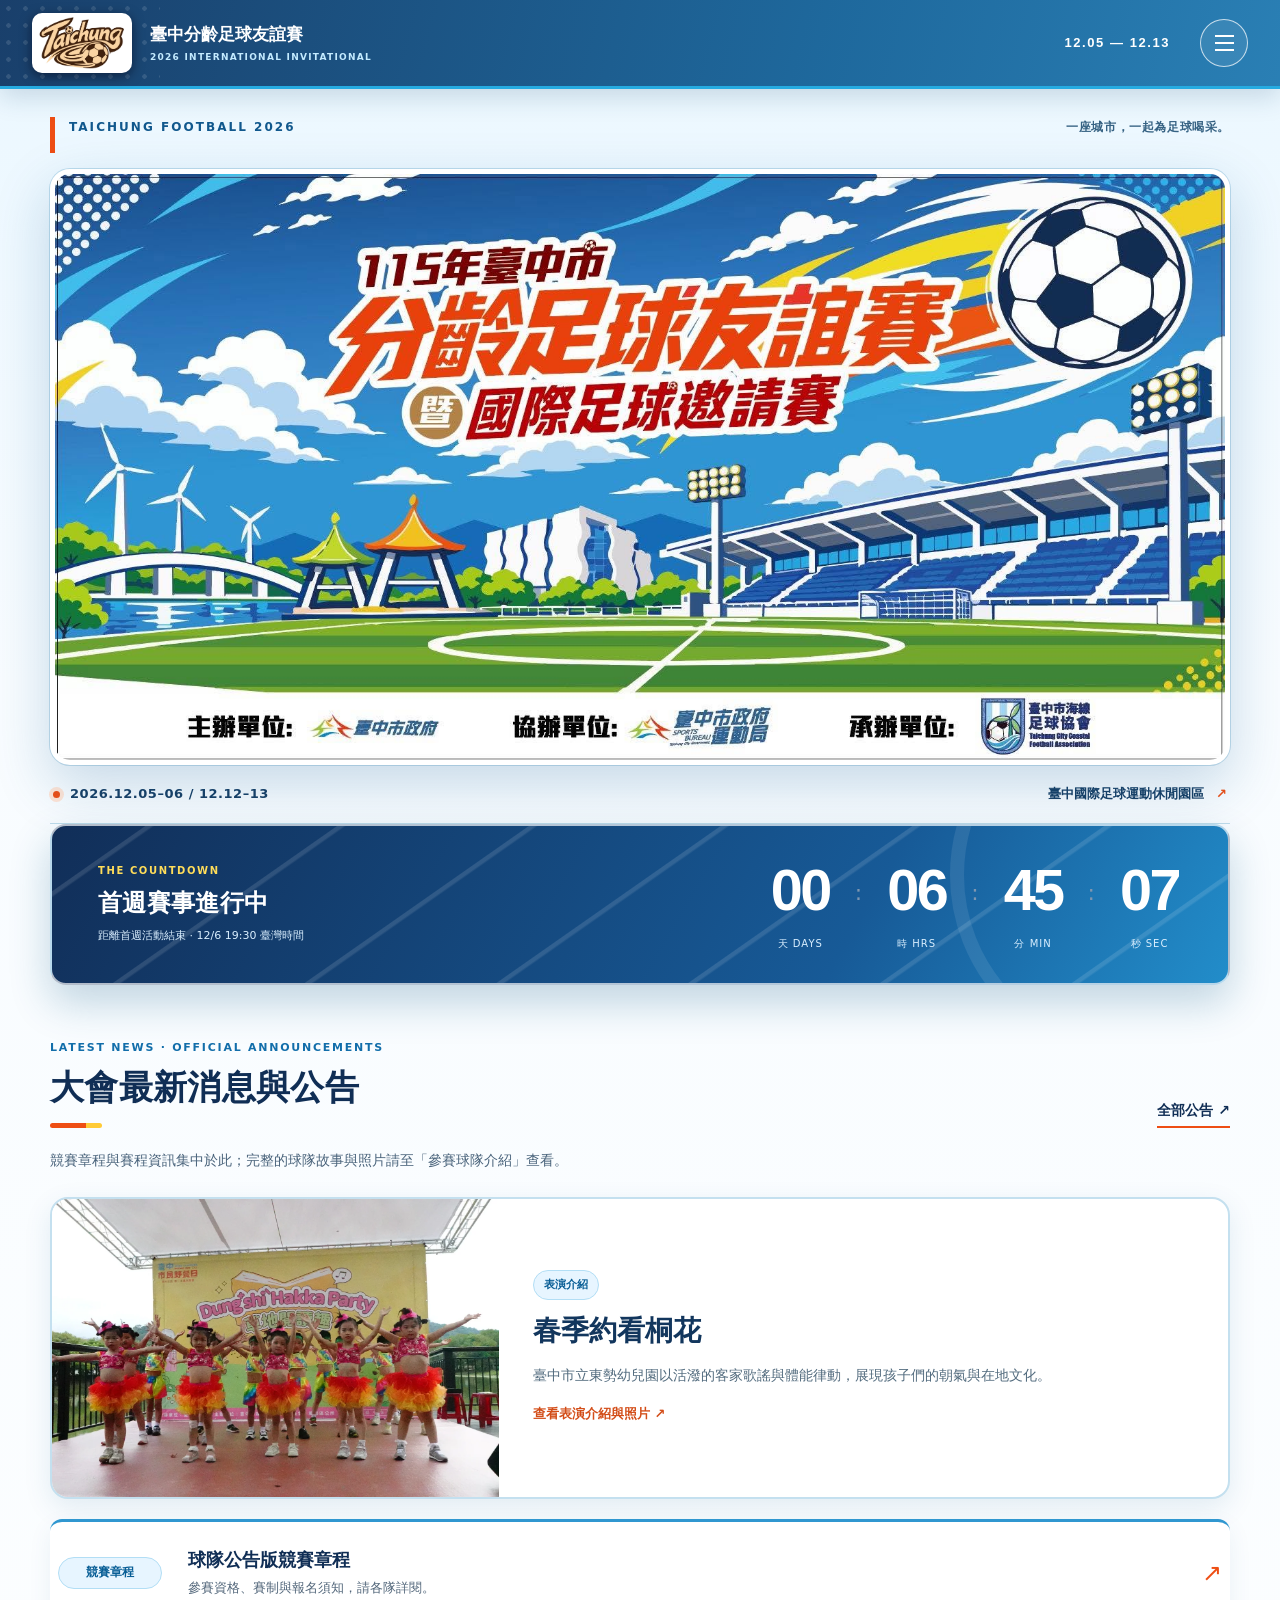
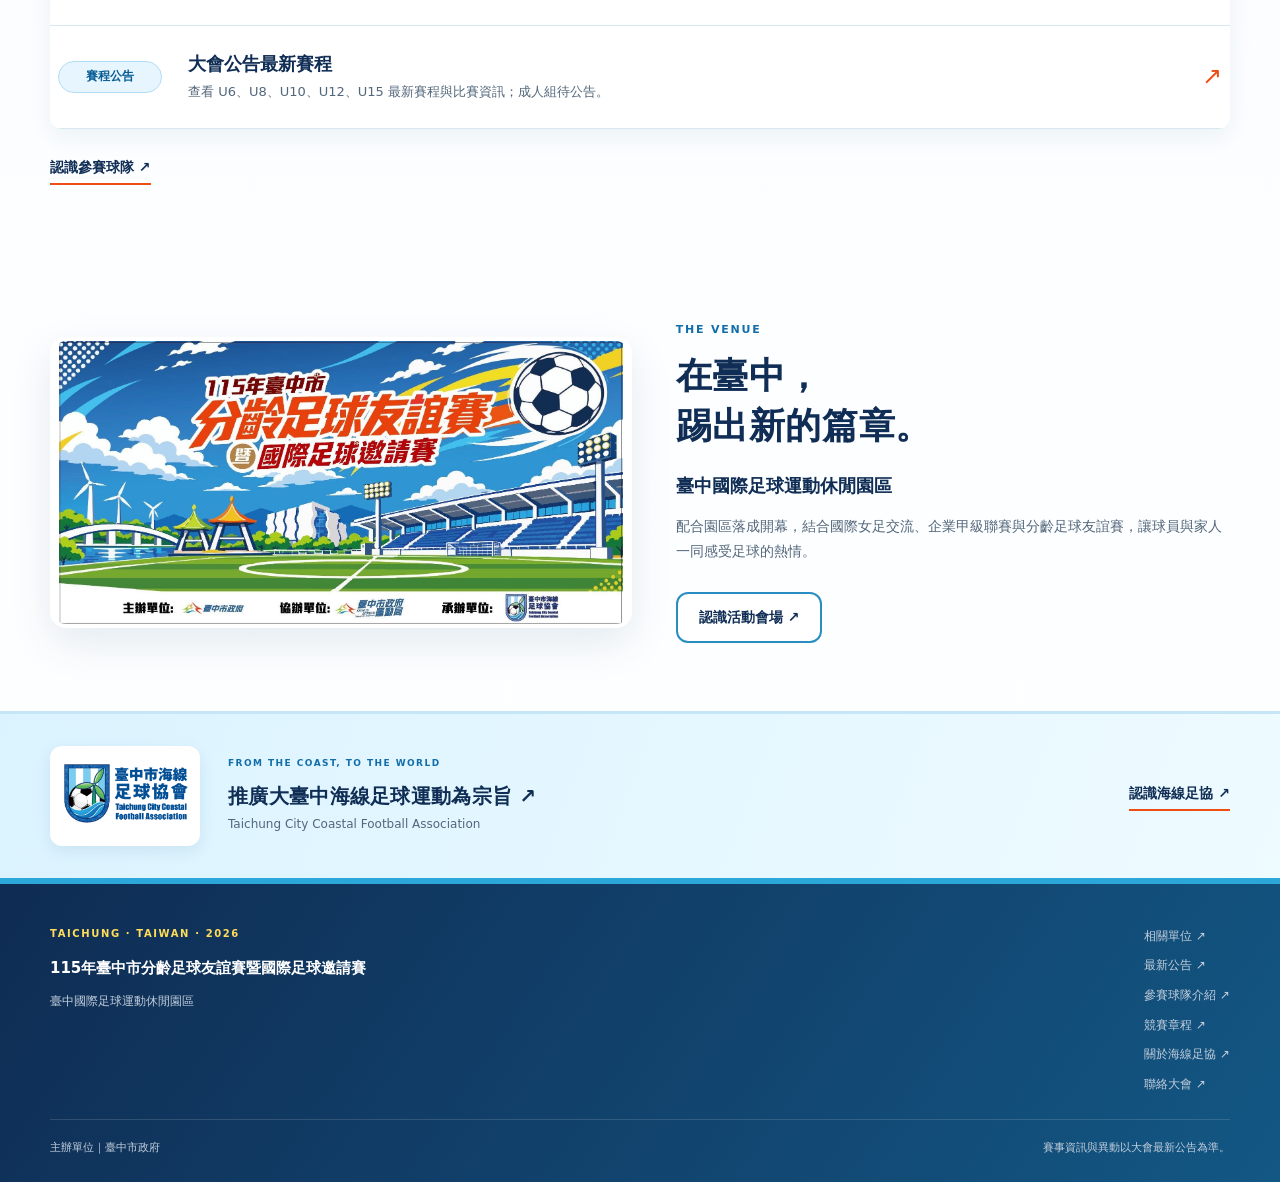
==== commit 9b134ef2: "Add Dongshi kindergarten team, Hakka performance and latest schedule news" ====
--- a/index.html
+++ b/index.html
@@ -1,5 +1,5 @@
 <!DOCTYPE html>
-<html lang="zh-Hant"><head><meta charset="UTF-8"><meta name="viewport" content="width=device-width,initial-scale=1"><meta name="theme-color" content="#123966"><meta name="description" content="115年臺中市分齡足球友誼賽暨國際足球邀請賽｜活動資訊、賽程公告、競賽章程與比賽場地。"><meta property="og:title" content="首頁｜115年臺中市分齡足球友誼賽暨國際足球邀請賽"><meta property="og:description" content="2026年12月5–6日、12月12–13日，在臺中國際足球運動休閒園區相聚。"><meta property="og:image" content="主視覺.jpg"><title>首頁｜115年臺中市分齡足球友誼賽暨國際足球邀請賽</title><link rel="icon" href="logo.jpg" type="image/jpeg"><link rel="stylesheet" href="css/site.css"><link rel="stylesheet" href="css/theme-2026.css"><script src="js/site.js" defer></script></head><body><a class="skip-link" href="#main">跳至主要內容</a>
+<html lang="zh-Hant"><head><meta charset="UTF-8"><meta name="viewport" content="width=device-width,initial-scale=1"><meta name="theme-color" content="#123966"><meta name="description" content="115年臺中市分齡足球友誼賽暨國際足球邀請賽｜活動資訊、賽程公告、競賽章程與比賽場地。"><meta property="og:title" content="首頁｜115年臺中市分齡足球友誼賽暨國際足球邀請賽"><meta property="og:description" content="2026年12月5–6日、12月12–13日，在臺中國際足球運動休閒園區相聚。"><meta property="og:image" content="主視覺.jpg"><title>首頁｜115年臺中市分齡足球友誼賽暨國際足球邀請賽</title><link rel="icon" href="logo.jpg" type="image/jpeg"><link rel="stylesheet" href="css/site.css"><link rel="stylesheet" href="css/theme-2026.css"><script src="js/site.js" defer></script><link rel="stylesheet" href="css/performance.css?v=20261126"></head><body><a class="skip-link" href="#main">跳至主要內容</a>
 <header class="site-header"><div class="header-inner">
 <a class="brand" href="index.html" aria-label="賽事首頁"><img src="logo.jpg" alt="Taichung 足球賽事 Logo" width="998" height="593"><span>臺中分齡足球友誼賽<small>2026 INTERNATIONAL INVITATIONAL</small></span></a>
 <div class="header-right"><span class="header-date">12.05 — 12.13</span><button class="menu-toggle" type="button" aria-expanded="false" aria-controls="site-menu" aria-label="開啟導覽選單"><span></span><span></span><span></span></button></div>
@@ -12,9 +12,13 @@
 <section class="countdown-panel" aria-labelledby="countdown-title"><div class="countdown-intro"><span class="eyebrow">THE COUNTDOWN</span><h2 id="countdown-title">距離活動開始</h2><p id="countdown-note">2026.12.05 SAT · 13:00 臺灣時間</p></div><div class="countdown-digits" role="timer" aria-label="活動倒數"><div><strong id="count-days">--</strong><span>天 DAYS</span></div><b aria-hidden="true">:</b><div><strong id="count-hours">--</strong><span>時 HRS</span></div><b aria-hidden="true">:</b><div><strong id="count-minutes">--</strong><span>分 MIN</span></div><b aria-hidden="true">:</b><div><strong id="count-seconds">--</strong><span>秒 SEC</span></div></div></section></section>
 <section class="section container fb-announcement-section" id="bulletin" aria-labelledby="bulletin-title"><div class="section-heading"><div><span class="eyebrow">LATEST NEWS · OFFICIAL ANNOUNCEMENTS</span><h2 id="bulletin-title">大會最新消息與公告</h2></div><a class="text-link" href="announcements.html">全部公告 <span>↗</span></a></div>
 <p class="bulletin-intro">競賽章程與賽程資訊集中於此；完整的球隊故事與照片請至「參賽球隊介紹」查看。</p>
+<a class="performance-feature" href="announcements.html#performance-spring-tung" aria-label="查看春季約看桐花表演介紹與照片">
+  <span class="performance-feature-image"><img src="assets/表演/cover.webp" alt="東勢幼兒園孩子身穿客家風格服飾，在舞台上活力演出" loading="lazy" decoding="async"></span>
+  <span class="performance-feature-copy"><span class="news-tag">表演介紹</span><strong>春季約看桐花</strong><span class="performance-feature-description">臺中市立東勢幼兒園以活潑的客家歌謠與體能律動，展現孩子們的朝氣與在地文化。</span><span class="performance-feature-action">查看表演介紹與照片 ↗</span></span>
+</a>
 <div class="news-list combined-news-list">
 <a class="news-row" href="regulations.html"><span class="news-tag">競賽章程</span><div><h3>球隊公告版競賽章程</h3><p>參賽資格、賽制與報名須知，請各隊詳閱。</p></div><span class="row-arrow">↗</span></a>
-<a class="news-row" href="schedule.html"><span class="news-tag">賽程公告</span><div><h3>各組賽程｜等待大會公告</h3><p>U6、U8、U10、U12、U15、成人組。</p></div><span class="row-arrow">↗</span></a>
+<a class="news-row" href="schedule.html"><span class="news-tag">賽程公告</span><div><h3>大會公告最新賽程</h3><p>查看 U6、U8、U10、U12、U15 最新賽程與比賽資訊；成人組待公告。</p></div><span class="row-arrow">↗</span></a>
 </div><p style="margin:24px 0 0"><a class="text-link" href="teams.html">認識參賽球隊 ↗</a></p></section>
 <section class="section container venue-feature"><div class="venue-art" aria-hidden="true"><img src="主視覺.jpg" alt="" loading="lazy"><span>TAICHUNG<br>OUR HOME GROUND.</span></div><div class="venue-copy"><span class="eyebrow">THE VENUE</span><h2>在臺中，<br>踢出新的篇章。</h2><p class="venue-name">臺中國際足球運動休閒園區</p><p>配合園區落成開幕，結合國際女足交流、企業甲級聯賽與分齡足球友誼賽，讓球員與家人一同感受足球的熱情。</p><a class="button button-outline" href="venue-map.html">認識活動會場 ↗</a></div></section>
 <section class="association-strip"><div class="container"><a class="association-logo-link" href="https://www.facebook.com/profile.php?id=61555701383095" target="_blank" rel="noopener noreferrer" aria-label="臺中市海線足球協會 Facebook 粉絲頁"><img src="assets/taichung-coastal-fa.png" alt="臺中市海線足球協會" width="1080" height="680" loading="lazy"></a><div><span class="eyebrow">FROM THE COAST, TO THE WORLD</span><h2><a href="https://www.facebook.com/profile.php?id=61555701383095" target="_blank" rel="noopener noreferrer">推廣大臺中海線足球運動為宗旨 ↗</a></h2><p>Taichung City Coastal Football Association</p></div><a class="text-link" href="about.html">認識海線足協 ↗</a></div></section></main><footer class="site-footer"><div class="container footer-inner"><div><span class="eyebrow">TAICHUNG · TAIWAN · 2026</span><strong>115年臺中市分齡足球友誼賽暨國際足球邀請賽</strong><p>臺中國際足球運動休閒園區</p></div><div class="footer-links"><a href="partners.html">相關單位 ↗</a><a href="announcements.html">最新公告 ↗</a><a href="teams.html">參賽球隊介紹 ↗</a><a href="regulations.html">競賽章程 ↗</a><a href="about.html">關於海線足協 ↗</a><a href="mailto:taichungportcup@gmail.com">聯絡大會 ↗</a></div><div class="footer-bottom"><span>主辦單位｜臺中市政府</span><span>賽事資訊與異動以大會最新公告為準。</span></div></div></footer><noscript><div class="no-script">目前停用 JavaScript，倒數與篩選無法更新。<a href="event-info.html">賽事資訊</a> · <a href="schedule.html">賽程</a> · <a href="regulations.html">競賽章程</a> · <a href="venue-map.html">活動會場</a> · <a href="partners.html">相關單位</a> · <a href="about.html">協會介紹</a></div></noscript></body></html>
--- a/css/performance.css
+++ b/css/performance.css
@@ -0,0 +1,42 @@
+/* Latest-news performance introduction, including its three supplied photographs. */
+.performance-feature {
+  display:grid;grid-template-columns:minmax(180px,38%) minmax(0,1fr);overflow:hidden;
+  margin:0 0 20px;min-height:226px;border:2px solid #c4e0ef;border-radius:18px;
+  background:#fff;box-shadow:0 9px 28px #0e54871b;
+  transition:transform .2s,box-shadow .2s,border-color .2s;
+}
+.performance-feature:hover,.performance-feature:focus-visible {
+  transform:translateY(-3px);border-color:#ed682b;box-shadow:0 14px 34px #0e54872c;
+}
+.performance-feature-image {display:block;min-height:226px;background:#eaf5fd;overflow:hidden}
+.performance-feature-image img {width:100%;height:100%;object-fit:cover;object-position:center;display:block}
+.performance-feature-copy {display:flex;flex-direction:column;justify-content:center;align-items:flex-start;gap:11px;padding:24px clamp(18px,3vw,34px)}
+.performance-feature-copy .news-tag {font-size:11px}
+.performance-feature-copy strong {font-size:clamp(20px,2.4vw,28px);font-weight:900;line-height:1.45;color:#12365d}
+.performance-feature-copy .performance-feature-description {color:#526b7e;font-size:14px;line-height:1.75}
+.performance-feature-action {margin-top:4px;font-size:13px;font-weight:850;color:#d34d18}
+
+.performance-article {scroll-margin-top:110px;margin-bottom:40px;padding:30px;border:1px solid #c7e3f1;border-radius:18px;background:#fff;box-shadow:0 8px 28px #0e548711}
+.performance-article .news-tag {display:inline-block;margin-bottom:12px}
+.performance-article h2 {font-size:clamp(24px,3vw,32px);margin:0 0 16px;color:#12365d}
+.performance-article h3 {font-size:17px;color:#17507e;margin:24px 0 12px}
+.performance-article p {max-width:920px;color:#35546d;font-size:15px;line-height:1.95;margin:0 0 16px}
+.performance-gallery {display:grid;grid-template-columns:repeat(3,minmax(0,1fr));gap:13px;margin-top:18px}
+.performance-gallery a {display:grid;place-items:center;min-width:0;aspect-ratio:4/3;padding:5px;border-radius:12px;background:#ecf7fd;border:1px solid #d5eaf4;overflow:hidden}
+.performance-gallery a:focus-visible {outline:3px solid #f47a36;outline-offset:3px}
+.performance-gallery img {width:100%;height:100%;object-fit:contain;border-radius:7px}
+.performance-gallery-caption {font-size:12px!important;color:#687e8f!important;margin:10px 0 0!important}
+
+@media(max-width:760px) {
+  .performance-feature {grid-template-columns:1fr;min-height:0;margin-bottom:14px}
+  .performance-feature-image {min-height:0;aspect-ratio:16/9}
+  .performance-feature-copy {padding:18px 20px;gap:8px}
+  .performance-feature-copy strong {font-size:21px}
+  .performance-feature-copy .performance-feature-description {font-size:13px}
+  .performance-article {padding:19px 16px;margin-bottom:28px}
+  .performance-article p {font-size:14px}
+  .performance-gallery {grid-template-columns:repeat(2,minmax(0,1fr));gap:9px}
+  .performance-gallery a:first-child {grid-column:1 / -1;aspect-ratio:16/9}
+}
+@media(prefers-reduced-motion:reduce) {.performance-feature {transition:none}}
+@media print {.performance-feature,.performance-article {box-shadow:none;break-inside:avoid}}
